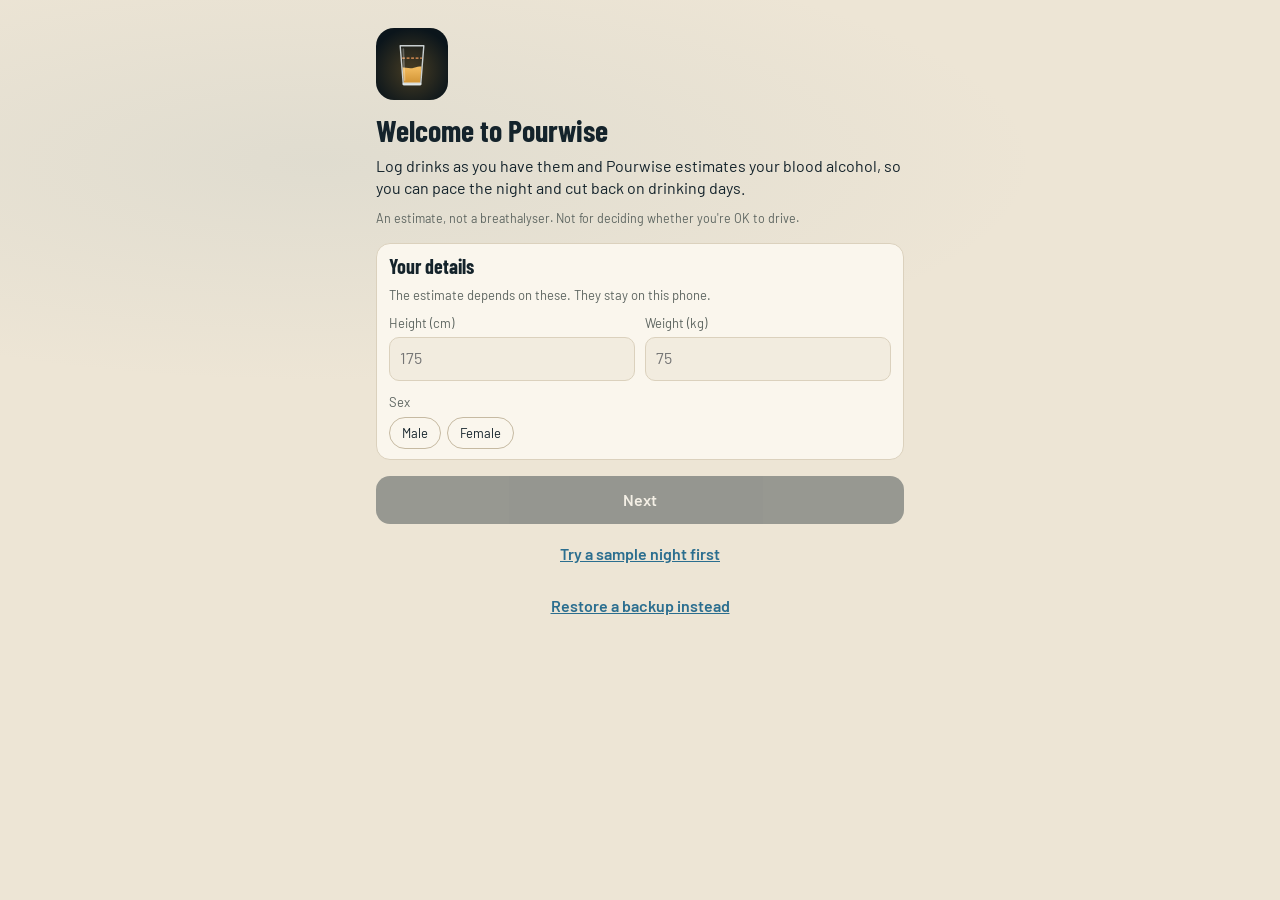
==== index.html @ 3d81dfe1 "Deploy Pourwise" ====
<!doctype html>
<html lang="en-AU" data-theme="dark">
<head>
<meta charset="utf-8">
<meta name="viewport" content="width=device-width, initial-scale=1, viewport-fit=cover">
<meta name="color-scheme" content="dark light">
<meta name="theme-color" content="#0B151B">
<meta name="description" content="A personal drink tracker that estimates blood alcohol and helps cut back on drinking days. An estimate, not a breathalyser.">
<link rel="icon" href="./icons/favicon-32.png" sizes="32x32" type="image/png">
<link rel="icon" href="./icons/icon.svg" type="image/svg+xml">
<link rel="apple-touch-icon" href="./icons/apple-touch-icon.png">
<title>Pourwise</title>
  <script type="module" crossorigin src="./assets/index-DiCTJBxn.js"></script>
  <link rel="stylesheet" crossorigin href="./assets/index-DFA3Eypz.css">
<link rel="manifest" href="./manifest.webmanifest"></head>
<body>
<div id="app"></div>
</body>
</html>
---- assets/index-DFA3Eypz.css ----
@font-face{font-family:Barlow;font-style:normal;font-display:swap;font-weight:400;src:url(./barlow-vietnamese-400-normal-Dpl4UHAZ.woff2)format("woff2"),url(./barlow-vietnamese-400-normal-BFeobeCK.woff)format("woff");unicode-range:U+102-103,U+110-111,U+128-129,U+168-169,U+1A0-1A1,U+1AF-1B0,U+300-301,U+303-304,U+308-309,U+323,U+329,U+1EA0-1EF9,U+20AB}@font-face{font-family:Barlow;font-style:normal;font-display:swap;font-weight:400;src:url(./barlow-latin-ext-400-normal-HxX4XjxC.woff2)format("woff2"),url(./barlow-latin-ext-400-normal-CvBsJvxq.woff)format("woff");unicode-range:U+100-2BA,U+2BD-2C5,U+2C7-2CC,U+2CE-2D7,U+2DD-2FF,U+304,U+308,U+329,U+1D00-1DBF,U+1E00-1E9F,U+1EF2-1EFF,U+2020,U+20A0-20AB,U+20AD-20C0,U+2113,U+2C60-2C7F,U+A720-A7FF}@font-face{font-family:Barlow;font-style:normal;font-display:swap;font-weight:400;src:url(./barlow-latin-400-normal-qiz4-Cze.woff2)format("woff2"),url(./barlow-latin-400-normal-fsAxiSwU.woff)format("woff");unicode-range:U+??,U+131,U+152-153,U+2BB-2BC,U+2C6,U+2DA,U+2DC,U+304,U+308,U+329,U+2000-206F,U+20AC,U+2122,U+2191,U+2193,U+2212,U+2215,U+FEFF,U+FFFD}@font-face{font-family:Barlow;font-style:normal;font-display:swap;font-weight:500;src:url(./barlow-vietnamese-500-normal-zTViEIzf.woff2)format("woff2"),url(./barlow-vietnamese-500-normal-GNfB7rCE.woff)format("woff");unicode-range:U+102-103,U+110-111,U+128-129,U+168-169,U+1A0-1A1,U+1AF-1B0,U+300-301,U+303-304,U+308-309,U+323,U+329,U+1EA0-1EF9,U+20AB}@font-face{font-family:Barlow;font-style:normal;font-display:swap;font-weight:500;src:url(./barlow-latin-ext-500-normal-DOaysfXq.woff2)format("woff2"),url(./barlow-latin-ext-500-normal-CJPcKP2Q.woff)format("woff");unicode-range:U+100-2BA,U+2BD-2C5,U+2C7-2CC,U+2CE-2D7,U+2DD-2FF,U+304,U+308,U+329,U+1D00-1DBF,U+1E00-1E9F,U+1EF2-1EFF,U+2020,U+20A0-20AB,U+20AD-20C0,U+2113,U+2C60-2C7F,U+A720-A7FF}@font-face{font-family:Barlow;font-style:normal;font-display:swap;font-weight:500;src:url(./barlow-latin-500-normal-BPAOfeC8.woff2)format("woff2"),url(./barlow-latin-500-normal-C1h8hMer.woff)format("woff");unicode-range:U+??,U+131,U+152-153,U+2BB-2BC,U+2C6,U+2DA,U+2DC,U+304,U+308,U+329,U+2000-206F,U+20AC,U+2122,U+2191,U+2193,U+2212,U+2215,U+FEFF,U+FFFD}@font-face{font-family:Barlow;font-style:normal;font-display:swap;font-weight:600;src:url(./barlow-vietnamese-600-normal-DcjprdFV.woff2)format("woff2"),url(./barlow-vietnamese-600-normal-CA_GiK2e.woff)format("woff");unicode-range:U+102-103,U+110-111,U+128-129,U+168-169,U+1A0-1A1,U+1AF-1B0,U+300-301,U+303-304,U+308-309,U+323,U+329,U+1EA0-1EF9,U+20AB}@font-face{font-family:Barlow;font-style:normal;font-display:swap;font-weight:600;src:url(./barlow-latin-ext-600-normal-B8NK_A3D.woff2)format("woff2"),url(./barlow-latin-ext-600-normal-DMVRjfRT.woff)format("woff");unicode-range:U+100-2BA,U+2BD-2C5,U+2C7-2CC,U+2CE-2D7,U+2DD-2FF,U+304,U+308,U+329,U+1D00-1DBF,U+1E00-1E9F,U+1EF2-1EFF,U+2020,U+20A0-20AB,U+20AD-20C0,U+2113,U+2C60-2C7F,U+A720-A7FF}@font-face{font-family:Barlow;font-style:normal;font-display:swap;font-weight:600;src:url(./barlow-latin-600-normal-DILqtrty.woff2)format("woff2"),url(./barlow-latin-600-normal-CNwfPWQD.woff)format("woff");unicode-range:U+??,U+131,U+152-153,U+2BB-2BC,U+2C6,U+2DA,U+2DC,U+304,U+308,U+329,U+2000-206F,U+20AC,U+2122,U+2191,U+2193,U+2212,U+2215,U+FEFF,U+FFFD}@font-face{font-family:Barlow Condensed;font-style:normal;font-display:swap;font-weight:500;src:url(./barlow-condensed-vietnamese-500-normal-DjeaNLFD.woff2)format("woff2"),url(./barlow-condensed-vietnamese-500-normal-CsrJDWc5.woff)format("woff");unicode-range:U+102-103,U+110-111,U+128-129,U+168-169,U+1A0-1A1,U+1AF-1B0,U+300-301,U+303-304,U+308-309,U+323,U+329,U+1EA0-1EF9,U+20AB}@font-face{font-family:Barlow Condensed;font-style:normal;font-display:swap;font-weight:500;src:url(./barlow-condensed-latin-ext-500-normal-yA5ONLQ9.woff2)format("woff2"),url(./barlow-condensed-latin-ext-500-normal-B1RE8WP7.woff)format("woff");unicode-range:U+100-2BA,U+2BD-2C5,U+2C7-2CC,U+2CE-2D7,U+2DD-2FF,U+304,U+308,U+329,U+1D00-1DBF,U+1E00-1E9F,U+1EF2-1EFF,U+2020,U+20A0-20AB,U+20AD-20C0,U+2113,U+2C60-2C7F,U+A720-A7FF}@font-face{font-family:Barlow Condensed;font-style:normal;font-display:swap;font-weight:500;src:url(./barlow-condensed-latin-500-normal-BgYH2mbd.woff2)format("woff2"),url(./barlow-condensed-latin-500-normal-HIEiP5Ov.woff)format("woff");unicode-range:U+??,U+131,U+152-153,U+2BB-2BC,U+2C6,U+2DA,U+2DC,U+304,U+308,U+329,U+2000-206F,U+20AC,U+2122,U+2191,U+2193,U+2212,U+2215,U+FEFF,U+FFFD}@font-face{font-family:Barlow Condensed;font-style:normal;font-display:swap;font-weight:600;src:url(./barlow-condensed-vietnamese-600-normal-A5AYRdjN.woff2)format("woff2"),url(./barlow-condensed-vietnamese-600-normal-CNlPk46_.woff)format("woff");unicode-range:U+102-103,U+110-111,U+128-129,U+168-169,U+1A0-1A1,U+1AF-1B0,U+300-301,U+303-304,U+308-309,U+323,U+329,U+1EA0-1EF9,U+20AB}@font-face{font-family:Barlow Condensed;font-style:normal;font-display:swap;font-weight:600;src:url(./barlow-condensed-latin-ext-600-normal-18ESti3H.woff2)format("woff2"),url(./barlow-condensed-latin-ext-600-normal-Clv9cIcR.woff)format("woff");unicode-range:U+100-2BA,U+2BD-2C5,U+2C7-2CC,U+2CE-2D7,U+2DD-2FF,U+304,U+308,U+329,U+1D00-1DBF,U+1E00-1E9F,U+1EF2-1EFF,U+2020,U+20A0-20AB,U+20AD-20C0,U+2113,U+2C60-2C7F,U+A720-A7FF}@font-face{font-family:Barlow Condensed;font-style:normal;font-display:swap;font-weight:600;src:url(./barlow-condensed-latin-600-normal-DepVgxBB.woff2)format("woff2"),url(./barlow-condensed-latin-600-normal-BFJEwTuo.woff)format("woff");unicode-range:U+??,U+131,U+152-153,U+2BB-2BC,U+2C6,U+2DA,U+2DC,U+304,U+308,U+329,U+2000-206F,U+20AC,U+2122,U+2191,U+2193,U+2212,U+2215,U+FEFF,U+FFFD}@font-face{font-family:Barlow Condensed;font-style:normal;font-display:swap;font-weight:700;src:url(./barlow-condensed-vietnamese-700-normal-DYeBwlKR.woff2)format("woff2"),url(./barlow-condensed-vietnamese-700-normal-DhIzd8Tb.woff)format("woff");unicode-range:U+102-103,U+110-111,U+128-129,U+168-169,U+1A0-1A1,U+1AF-1B0,U+300-301,U+303-304,U+308-309,U+323,U+329,U+1EA0-1EF9,U+20AB}@font-face{font-family:Barlow Condensed;font-style:normal;font-display:swap;font-weight:700;src:url(./barlow-condensed-latin-ext-700-normal-CwuXbfVR.woff2)format("woff2"),url(./barlow-condensed-latin-ext-700-normal-BIHFfxf0.woff)format("woff");unicode-range:U+100-2BA,U+2BD-2C5,U+2C7-2CC,U+2CE-2D7,U+2DD-2FF,U+304,U+308,U+329,U+1D00-1DBF,U+1E00-1E9F,U+1EF2-1EFF,U+2020,U+20A0-20AB,U+20AD-20C0,U+2113,U+2C60-2C7F,U+A720-A7FF}@font-face{font-family:Barlow Condensed;font-style:normal;font-display:swap;font-weight:700;src:url(./barlow-condensed-latin-700-normal-v1xN8_Wq.woff2)format("woff2"),url(./barlow-condensed-latin-700-normal-Dmwat-ge.woff)format("woff");unicode-range:U+??,U+131,U+152-153,U+2BB-2BC,U+2C6,U+2DA,U+2DC,U+304,U+308,U+329,U+2000-206F,U+20AC,U+2122,U+2191,U+2193,U+2212,U+2215,U+FEFF,U+FFFD}:root,:root[data-theme=dark]{--lightningcss-light: ;--lightningcss-dark:initial;color-scheme:dark;--bg:#0b151b;--surface:#13222a;--ink:#e5edef;--ink-2:#c9d3d6;--muted:#8ea1a9;--range:#a9b8be;--line:#24363f;--line-2:#3a4f59;--tile:#0b151b;--tile-line:#2c424c;--card-line:#13222a;--z-sober:#5e7782;--z-merry:#d9c45c;--z-buzzed:#e3a43a;--z-drunk:#d9732b;--z-heavy:#c23e36;--z-danger:#b0305a;--zt-sober:#8ea1a9;--zt-merry:#d9c45c;--zt-buzzed:#e3a43a;--zt-drunk:#f08a3e;--zt-heavy:#e8706a;--zt-danger:#e0607e;--zl-merry:#d9c45c;--zl-buzzed:#e3a43a;--zl-drunk:#f08a3e;--zl-heavy:#e8706a;--zl-danger:#e0607e;--water:#6fb6d8;--water-solid:#2f7fa6;--food:#8cc891;--warn-bg:#2a1e14;--warn-line:#d9732b;--warn-accent:#f09a5b;--danger-bg:#2a1019;--danger-line:#b0305a;--danger-ink:#e9d3da;--danger-button:#b0305a;--glass-edge:#e5edef1a;--glass-mid:#e5edef08;--glass-outline:#5b7480;--glass-gloss:.18;--glass-shadow:#00000073;--peak:#f09a5b;--scale-dim:.3;--band-merry:.07;--band-buzzed:.13;--band-drunk:.22;--band-heavy:.26;--band-danger:.3;--range-band:.08;--curve-glow:.6;--curve-glow-ahead:.45;--dock:#13222a;--dock-line:#24363f;--dock-shadow:none;--chip-on:#e5edef;--chip-on-ink:#0b151b;--fav:#e5edef;--fav-ink:#0b151b;--fav-sub:#3a4f59;--fav-shadow:0 3px 0 #8ea1a9;--toast:#e5edef;--toast-ink:#0b151b;--fav-water:#6fb6d8;--fav-water-ink:#0b151b;--fav-water-sub:#1d4457;--fav-water-shadow:0 3px 0 #2f7fa6;--scrim:#040a0e8c}:root[data-theme=light]{--lightningcss-light:initial;--lightningcss-dark: ;color-scheme:light;--bg:#ede5d5;--surface:#faf6ed;--ink:#14232b;--ink-2:#14232b;--muted:#5d6560;--range:#5a6a71;--line:#dbd1bd;--line-2:#c6baa2;--tile:#f2ecdf;--tile-line:#dbd1bd;--card-line:#dbd1bd;--z-sober:#8fa7ae;--z-danger:#8e1c3c;--zt-sober:#5a6a71;--zt-merry:#6f6216;--zt-buzzed:#8a5a0f;--zt-drunk:#a4501a;--zt-heavy:#a0302a;--zt-danger:#8e1c3c;--zl-merry:#9c8a1e;--zl-buzzed:#b07a1e;--zl-drunk:#b8551c;--zl-heavy:#b23a33;--zl-danger:#8e1c3c;--water:#2b6e8f;--water-solid:#2b6e8f;--food:#3f7a44;--warn-bg:#f6e4d6;--warn-line:#d9732b;--warn-accent:#a4501a;--danger-bg:#f7e3ea;--danger-line:#8e1c3c;--danger-ink:#14232b;--danger-button:#8e1c3c;--glass-edge:#14232b14;--glass-mid:#ffffff8c;--glass-outline:#aea38c;--glass-gloss:.75;--glass-shadow:#14232b24;--peak:#a4501a;--band-merry:.12;--band-buzzed:.17;--band-drunk:.24;--band-heavy:.26;--band-danger:.3;--range-band:.07;--curve-glow:.35;--curve-glow-ahead:.25;--dock:#faf6ed;--dock-line:#dbd1bd;--dock-shadow:0 -6px 20px #14232b0f;--chip-on:#14232b;--chip-on-ink:#ede5d5;--fav:#14232b;--fav-ink:#fff;--fav-sub:#c9d6d8;--fav-shadow:0 3px 0 #000;--toast:#14232b;--toast-ink:#fff;--fav-water:#2b6e8f;--fav-water-ink:#fff;--fav-water-sub:#d4e7f0;--fav-water-shadow:0 3px 0 #17435a;--scrim:#040a0e73}:root{--cond:"Barlow Condensed", "Arial Narrow", "Roboto Condensed", sans-serif;--body:"Barlow", "Segoe UI", Roboto, Helvetica, Arial, sans-serif;--glow:var(--z-sober)}*,:before,:after{box-sizing:border-box}html{-webkit-text-size-adjust:100%;height:100%;scroll-padding-bottom:calc(240px + env(safe-area-inset-bottom,0px));scroll-padding-top:12px}body{background:radial-gradient(80% 35% at 25% 18%, color-mix(in srgb, var(--glow) 14%, transparent), transparent 70%) fixed, var(--bg);min-height:100%;color:var(--ink);font-family:var(--body);-webkit-tap-highlight-color:transparent;margin:0;font-size:16px;line-height:1.4;transition:background-color .35s,color .35s}button,input,select{font:inherit;color:inherit}button{cursor:pointer}:focus-visible{outline:3px solid var(--water);outline-offset:2px}.app{max-width:560px;padding:calc(12px + env(safe-area-inset-top,0px)) 16px calc(230px + env(safe-area-inset-bottom,0px));margin:0 auto}.press{transition:transform .12s,box-shadow .12s,background-color .35s,color .35s,border-color .35s}.press:active{transform:translateY(2px)scale(.98)}.cond{font-family:var(--cond)}.fine{color:var(--muted);margin:10px 0 0;font-size:.78rem}@media (prefers-reduced-motion:reduce){*,:before,:after{transition:none!important;animation:none!important}}.data-last{margin:0 0 10px;font-size:15px;font-weight:600}.data-row{flex-wrap:wrap;gap:8px;display:flex}.data-sub{margin:18px 0 6px;font-size:15px;font-weight:600}.data-file{display:none}.data-paste{flex-direction:column;align-items:flex-start;gap:8px;margin-top:10px;display:flex}.data-paste textarea{border:1px solid var(--tile-line);background:var(--tile);width:100%;height:120px;color:var(--ink);resize:vertical;border-radius:10px;padding:8px 10px;font:13px/1.4 ui-monospace,monospace}.data-error{border-left:4px solid var(--danger-line);background:var(--danger-bg);color:var(--danger-ink);border-radius:8px;margin:10px 0 0;padding:10px 12px;font-size:14px}.data-preview{border:1px solid var(--line-2);background:var(--tile);border-radius:12px;margin-top:12px;padding:12px;font-size:15px}.data-preview p{margin:0 0 8px}.data-warn{font-weight:600}.small-btn.data-go{border-color:var(--chip-on);background:var(--chip-on);color:var(--chip-on-ink)}.copies{margin:0;padding:0;list-style:none}.copies li{border-top:1px solid var(--line);justify-content:space-between;align-items:center;gap:10px;padding:6px 0;font-size:15px;display:flex}.copies li:first-child{border-top:none}.cheer{border-left:4px solid var(--food);background:color-mix(in srgb, var(--food) 14%, var(--surface));border-radius:14px;align-items:center;gap:10px;margin:8px 0 12px;padding:6px 6px 6px 12px;animation:.35s ease-out cheer-in;display:flex}.cheer p{flex:1;margin:0;font-size:15px;font-weight:600}.cheer-tick{background:var(--food);width:28px;height:28px;color:var(--surface);border-radius:50%;flex:none;place-items:center;font-weight:700;display:grid}.cheer-x{width:44px;height:44px;color:var(--muted);background:0 0;border:none;flex:none;font-size:22px;line-height:1}@keyframes cheer-in{0%{opacity:0;transform:scale(.96)}to{opacity:1;transform:none}}@media (prefers-reduced-motion:reduce){.cheer{animation:none}}.dock{z-index:10;max-width:560px;padding:12px 16px calc(22px + env(safe-area-inset-bottom,0px));background:var(--dock);border-top:1px solid var(--dock-line);box-shadow:var(--dock-shadow);border-radius:22px 22px 0 0;flex-direction:column;gap:10px;margin:0 auto;transition:background-color .35s,border-color .35s;display:flex;position:fixed;bottom:0;left:0;right:0}.chips{flex-wrap:wrap;gap:6px;display:flex}.chip{border:1px solid var(--line-2);min-height:32px;color:var(--ink-2);white-space:nowrap;background:0 0;border-radius:999px;padding:5px 12px;font-size:13px;position:relative}.chip:before{content:"";position:absolute;inset:-6px -3px}.chip[aria-pressed=true]{background:var(--chip-on);border-color:var(--chip-on);color:var(--chip-on-ink)}.chip-pick{position:relative}.chip-pick input{opacity:0;pointer-events:none;border:0;width:1px;height:1px;padding:0;position:absolute;bottom:0;left:0}.fav{background:var(--fav);min-height:62px;color:var(--fav-ink);text-align:left;box-shadow:var(--fav-shadow);border:none;border-radius:16px;justify-content:space-between;align-items:center;gap:12px;padding:0 18px;display:flex;position:relative;overflow:hidden}.fav:active{box-shadow:0 1px #0000}.fav-text{min-width:0;position:relative}.fav-text b{font-size:17px;font-weight:600;display:block}.fav-text span{color:var(--fav-sub);font-size:13px;display:block}.fav-sd{font-size:26px;font-weight:700}.favs{display:grid}.favs-2{grid-template-columns:repeat(2,minmax(0,1fr));gap:8px}.favs-2 .fav{gap:6px;padding:0 12px 0 14px}.favs-2 .fav-text b{-webkit-line-clamp:2;-webkit-box-orient:vertical;font-size:16px;line-height:1.15;display:-webkit-box;overflow:hidden}.favs-2 .fav-sd{font-size:22px}.fav-water{background:var(--fav-water);color:var(--fav-water-ink);box-shadow:var(--fav-water-shadow)}.fav-water .fav-text span{color:var(--fav-water-sub)}.acts{grid-template-columns:repeat(3,minmax(0,1fr));gap:8px;display:grid}.acts-2{grid-template-columns:repeat(2,minmax(0,1fr))}.act{border:1px solid var(--line-2);min-height:48px;color:var(--ink);background:0 0;border-radius:14px;padding:0 6px;font-weight:600;position:relative;overflow:hidden}.act-water{border-color:var(--water);color:var(--water)}.act-food{border-color:var(--food);color:var(--food)}.act-label{position:relative}.ripple-host{pointer-events:none;position:absolute;inset:0}.ripple{background:var(--water);opacity:0;border-radius:50%;width:60px;height:60px;margin:-30px 0 0 -30px;animation:.7s ease-out ripple;position:absolute;top:50%;left:50%}.fav-water .ripple{background:var(--fav-water-ink)}@keyframes ripple{0%{opacity:.45;transform:scale(0)}to{opacity:0;transform:scale(2.4)}}.card{background:var(--surface);border:1px solid var(--card-line);border-radius:14px;margin-top:10px;padding:10px 12px;transition:background-color .35s,border-color .35s}.curve{padding-bottom:6px}.curve-head{color:var(--muted);justify-content:space-between;align-items:baseline;gap:8px;font-size:13px;display:flex}.curve-title{color:var(--ink);font-size:16px;font-weight:600}.curve-empty{color:var(--muted);margin:6px 0 4px;font-size:14px}.curve-wrap{width:100%;margin-top:4px}.curve-wrap svg{display:block;overflow:visible}.curve-range{fill:var(--ink);opacity:var(--range-band)}.curve-ceiling{stroke:var(--muted);stroke-dasharray:2 3}.curve-text,.curve-text text{font-family:var(--cond);fill:var(--muted);font-size:10px}.curve-line,.curve-glow{fill:none;stroke:url(#curve-zones);stroke-linecap:round;stroke-linejoin:round}.curve-line{stroke-width:2.75px}.curve-glow{stroke-width:6px;opacity:var(--curve-glow)}.curve-glow-ahead{stroke-width:5px;opacity:var(--curve-glow-ahead)}.curve-ahead{stroke-width:2.25px;stroke-dasharray:5 4}.curve-peak{fill:var(--bg);stroke-width:2px}.curve-now{fill:var(--ink);stroke-width:1.5px}.curve-pulse{fill:none;stroke-width:1.5px;animation:2.2s ease-out infinite curve-pulse}.tick{stroke-linecap:round}.tick-drink{stroke:var(--z-drunk);stroke-width:2px}.tick-food{stroke:var(--food);stroke-width:4px}.tick-water{stroke:var(--water);stroke-width:2.5px}.curve-draw{stroke-dasharray:1;animation:1.4s ease-out both curve-draw}.curve-later{animation:.8s ease-out 1.2s both curve-fade}@keyframes curve-draw{0%{stroke-dashoffset:1px}to{stroke-dashoffset:0}}@keyframes curve-fade{0%{opacity:0}to{opacity:1}}@keyframes curve-pulse{0%{r:4.5;opacity:.6}to{r:12;opacity:0}}.curve-plan-line{fill:none;stroke:var(--ink);stroke-width:1.5px;stroke-dasharray:1 4;stroke-linecap:round;opacity:.55}.curve-plan-peak{fill:var(--surface);stroke:var(--ink);stroke-width:1.5px;opacity:.7}.danger{border:2px solid var(--danger-line);background:var(--danger-bg);color:var(--danger-ink);border-radius:16px;margin-top:8px;padding:14px 16px}.danger h2{color:var(--ink);margin:0;font-size:26px;font-weight:700;line-height:1.1}.danger p{margin:8px 0 0;font-size:15px}.danger-call{background:var(--danger-button);color:#fff;border-radius:14px;justify-content:center;align-items:center;gap:10px;min-height:56px;margin-top:12px;font-size:20px;font-weight:700;text-decoration:none;display:flex}.glass{flex:none;overflow:visible}.liq-top{stop-color:color-mix(in srgb, var(--liq) 72%, #fff)}.liq-mid{stop-color:var(--liq)}.liq-bottom{stop-color:color-mix(in srgb, var(--liq) 78%, #000)}.liq-back{fill:color-mix(in srgb, var(--liq) 85%, #000);opacity:.55}.liq-surface{fill:none;stroke:color-mix(in srgb, var(--liq) 35%, #fff);stroke-width:1.5px;opacity:.8}.liq-top,.liq-mid,.liq-bottom,.liq-back,.liq-surface{transition:stop-color .8s,fill .8s,stroke .8s}.body-edge{stop-color:var(--glass-edge)}.body-mid{stop-color:var(--glass-mid)}.glass-shadow{fill:var(--glass-shadow)}.gloss{stroke:#fff;stroke-linecap:round;opacity:var(--glass-gloss)}.glass-outline{fill:none;stroke:var(--glass-outline);stroke-linejoin:round;stroke-linecap:round}.liquid{transition:transform 6s cubic-bezier(.25,.8,.25,1)}.peak-line{stroke:var(--peak);stroke-width:2.5px;stroke-dasharray:4 3;transition:transform .9s cubic-bezier(.3,1.5,.45,1),opacity .4s}.wave-a{animation:5s linear infinite wave-left}.wave-b{animation:7.5s linear infinite wave-right}@keyframes wave-left{0%{transform:translate(0)}to{transform:translate(-60px)}}@keyframes wave-right{0%{transform:translate(-60px)}to{transform:translate(0)}}.slosh-a,.slosh-b{transform-box:view-box;transform-origin:60px 0}.slosh-a{animation:1.7s cubic-bezier(.3,.6,.3,1) slosh-a}.slosh-b{animation:1.7s cubic-bezier(.3,.6,.3,1) slosh-b}@keyframes slosh-a{0%{transform:rotate(0)}12%{transform:rotate(-8deg)scaleY(1.6)}30%{transform:rotate(6deg)scaleY(1.4)}50%{transform:rotate(-3.5deg)scaleY(1.2)}70%{transform:rotate(1.5deg)}to{transform:rotate(0)}}@keyframes slosh-b{0%{transform:rotate(0)}12%{transform:rotate(-8deg)scaleY(1.6)}30%{transform:rotate(6deg)scaleY(1.4)}50%{transform:rotate(-3.5deg)scaleY(1.2)}70%{transform:rotate(1.5deg)}to{transform:rotate(0)}}.seg{opacity:var(--scale-dim);transition:opacity .5s}.seg-lit{opacity:1}.seg-glow{opacity:.45;animation:3.5s ease-in-out infinite breathe}@keyframes breathe{0%,to{opacity:.32}50%{opacity:.5}}.seg-label{font-family:var(--cond);fill:var(--muted);font-size:13px}.seg-label-lit{font-weight:700}.hero{align-items:center;gap:12px;margin-top:6px;display:flex}.hero-text{flex-direction:column;gap:2px;min-width:0;display:flex}.hero-zone{font-size:30px;font-weight:700;line-height:1;transition:color .8s}.hero-bac{font-variant-numeric:tabular-nums;font-size:64px;font-weight:600;line-height:.95}.hero-range{color:var(--range);font-size:14px}.hero-clear{color:var(--muted);margin-top:6px;font-size:13px}.hero-clear span{display:block}@media (width<=380px){.hero .glass{width:122px;height:176px}.hero{gap:10px}}.hero-tuned{color:var(--muted);margin-top:4px;font-size:12px}.hero-say{color:var(--ink-2);margin:8px 0 0;font-size:14px}.headed{border:1px solid var(--line);background:var(--surface);border-radius:14px;align-items:flex-start;gap:10px;margin-top:8px;padding:10px 14px;display:flex}.headed svg{color:var(--headed-accent,var(--ink));flex:none;margin-top:3px}.headed-line{font-weight:600}.headed-zone{color:var(--headed-accent,var(--ink))}.headed-sub{color:var(--ink-2);font-size:14px}.headed-calm{--headed-accent:var(--zt-buzzed)}.headed-warn{--headed-accent:var(--warn-accent);background:var(--warn-bg);border-color:var(--warn-line)}.headed-danger{--headed-accent:var(--zt-danger);background:var(--danger-bg);border-color:var(--danger-line)}.headed-pulse{animation:1.6s ease-in-out infinite headed-pulse}@keyframes headed-pulse{0%,to{box-shadow:0 0 0 0 color-mix(in srgb, var(--danger-line) 50%, transparent)}50%{box-shadow:0 0 0 6px color-mix(in srgb, var(--danger-line) 0%, transparent)}}.plan-peak{background:var(--tile);border-radius:12px;margin:14px 0 0;padding:10px 12px;font-size:15px}.plan-peak-over{border-left:4px solid var(--warn-line);background:var(--warn-bg)}.plan-actions{margin-top:16px}.plan-line{color:var(--ink-2);margin:8px 0 0;font-size:15px}.plan-line b{font-family:var(--cond);font-size:18px}.plan-over{border-left:4px solid var(--warn-line);background:var(--warn-bg);color:var(--ink);border-radius:8px;padding:6px 10px}.sheet-body .chips{margin:4px 0 12px}.presets{grid-template-columns:repeat(2,minmax(0,1fr));gap:8px;display:grid}.preset{border:1px solid var(--tile-line);background:var(--tile);text-align:left;border-radius:14px;justify-content:space-between;align-items:center;gap:8px;min-height:64px;padding:8px 12px;display:flex}.preset-text{min-width:0}.preset-text b{font-size:15px;font-weight:600;line-height:1.2;display:block}.preset-text span{color:var(--muted);margin-top:2px;font-size:12px;line-height:1.25;display:block}.preset-sd{flex:none;font-size:22px;font-weight:700}.preset-fav{border-color:var(--ink)}.custom{margin-top:8px}.custom-toggle{border:1px dashed var(--line-2);background:0 0;border-radius:14px;width:100%;min-height:48px;font-weight:600}.custom-form{grid-template-columns:repeat(2,minmax(0,1fr));gap:10px;margin-top:10px;display:grid}.custom-form .full{grid-column:1/-1}.custom-form label{color:var(--muted);flex-direction:column;gap:4px;font-size:13px;display:flex}.custom-form input{border:1px solid var(--tile-line);background:var(--tile);min-height:44px;color:var(--ink);border-radius:10px;padding:8px 10px;font-size:16px}.custom-calc{justify-content:space-between;align-items:center;gap:10px;display:flex}.custom-out{color:var(--range);font-size:14px}.custom-error{color:var(--zt-heavy)}.primary{background:var(--fav);min-height:48px;color:var(--fav-ink);white-space:nowrap;border:none;border-radius:14px;padding:0 18px;font-weight:600}.food-grid{grid-template-columns:repeat(2,minmax(0,1fr));gap:8px;display:grid}.food-btn{border:1px solid var(--food);text-align:left;background:0 0;border-radius:14px;flex-direction:column;align-items:flex-start;gap:4px;min-height:88px;padding:12px 14px;display:flex}.food-btn b{color:var(--food);font-size:18px;font-weight:600}.food-btn span{color:var(--muted);font-size:13px;line-height:1.3}.feel-grid{gap:8px;display:grid}.feel-btn{border:1px solid var(--tile-line);background:var(--tile);text-align:left;border-radius:14px;align-items:center;gap:12px;min-height:52px;padding:8px 14px;display:flex}.feel-btn i{border-radius:50%;flex:none;width:14px;height:14px}.feel-btn b{font-weight:600}.feel-btn small{color:var(--muted);margin-left:8px;font-size:13px}.skip{width:100%;min-height:48px;color:var(--muted);background:0 0;border:none;margin-top:10px;font-weight:600;display:block}.offer{border:1px dashed var(--line-2);border-radius:14px;align-items:center;gap:8px;margin:0 0 10px;padding:8px 8px 8px 12px;font-size:14px;display:flex}.offer p{flex:1;margin:0}.small-btn.offer-save{flex:none;padding:0 14px}.offer-x{width:44px;height:44px;color:var(--muted);background:0 0;border:none;flex:none;font-size:22px;line-height:1}.custom-form label.keep{min-height:44px;color:var(--ink);flex-direction:row;align-items:center;gap:10px;font-size:15px}.keep input{width:22px;height:22px;min-height:0;accent-color:var(--chip-on)}.editor-name{color:var(--muted);flex-direction:column;gap:4px;font-size:13px;display:flex}.editor-name input,.pour input{border:1px solid var(--tile-line);background:var(--tile);min-height:44px;color:var(--ink);border-radius:10px;padding:8px 10px;font-size:16px}.editor .chips{flex-wrap:wrap}.editor-fields{margin-top:0}.pours .hint-top{margin-bottom:8px}.pour{grid-template-columns:minmax(0,1fr) minmax(0,1fr) 44px;align-items:end;gap:8px;margin-bottom:8px;display:grid}.pour label{color:var(--muted);flex-direction:column;gap:4px;font-size:13px;display:flex}.pour-x{border:1px solid var(--line-2);background:0 0;border-radius:10px;width:44px;height:44px;font-size:20px;line-height:1}.pour-x:disabled{opacity:.3}.editor-save{margin-top:14px}.editor-more{gap:8px;margin-top:14px;display:flex}.small-btn.editor-delete{border-color:var(--danger-line);color:var(--zt-danger)}.dlist{margin:0 0 10px;padding:0;list-style:none}.drow{border-top:1px solid var(--line);align-items:center;gap:6px;display:flex}.drow:first-child{border-top:none}.drow-main{text-align:left;background:0 0;border:none;flex:1;min-width:0;min-height:52px;padding:6px 0}.drow-main b{font-size:15px;font-weight:600;display:block}.drow-main span{color:var(--muted);white-space:nowrap;text-overflow:ellipsis;font-size:12px;display:block;overflow:hidden}.drow-sd{flex:none;font-size:20px;font-weight:700}.star{width:44px;height:44px;color:var(--muted);background:0 0;border:none;flex:none;font-size:22px;line-height:1}.star[aria-pressed=true]{color:var(--z-buzzed)}.drow-show{flex:none}.dhidden{margin-top:12px}.dhidden summary{cursor:pointer;align-items:center;min-height:44px;font-weight:600;display:flex}.drinks-add{margin-top:4px}.entry-time input{border:1px solid var(--tile-line);background:var(--tile);max-width:160px;min-height:44px;color:var(--ink);border-radius:10px;padding:8px 10px;font-size:16px}.entry-drinks{flex-wrap:wrap}.entry-out{margin:12px 0 0}.entry-actions{justify-content:space-between;align-items:center}.log-edit{text-align:left;background:0 0;border:none;flex:1;min-width:0;min-height:44px;padding:0;font-weight:500}.log-edit small{color:var(--muted);font-size:12px;font-weight:400;display:block}.sheet-layer{z-index:20;position:fixed;inset:0}.sheet-scrim{background:var(--scrim);animation:.22s ease-out sheet-fade;position:absolute;inset:0}.sheet{background:var(--dock);border-top:1px solid var(--dock-line);border-radius:22px 22px 0 0;outline:none;flex-direction:column;max-width:560px;max-height:88dvh;margin:0 auto;transition:transform .2s ease-out;animation:.26s cubic-bezier(.2,.8,.3,1) sheet-up;display:flex;position:absolute;bottom:0;left:0;right:0;box-shadow:0 -10px 30px #00000040}.sheet-closing .sheet{transition:transform .22s ease-in;transform:translateY(100%)}.sheet-closing .sheet-scrim{opacity:0;transition:opacity .22s}.sheet-grip{touch-action:none;cursor:grab;padding:8px 16px 4px}.sheet-handle{background:var(--line-2);border-radius:2px;width:40px;height:4px;margin:0 auto 8px;display:block}.sheet-title{margin:0;font-size:22px;font-weight:700}.sheet-body{overscroll-behavior:contain;padding:6px 16px calc(20px + env(safe-area-inset-bottom,0px));overflow-y:auto}.sheet-note{color:var(--muted);margin:0 0 10px;font-size:14px}@keyframes sheet-up{0%{transform:translateY(100%)}to{transform:translateY(0)}}@keyframes sheet-fade{0%{opacity:0}to{opacity:1}}.sheet-closing{pointer-events:none}.log-list{margin:0;padding:0;list-style:none}.log-list li{border-bottom:1px solid var(--line);align-items:center;gap:10px;min-height:48px;padding:4px 0;display:flex}.log-list li:last-child{border-bottom:none}.log-t{width:64px;color:var(--muted);font-variant-numeric:tabular-nums;flex:none;font-size:14px}.log-l{flex:1;min-width:0;font-weight:500}.log-l small{color:var(--muted);font-size:12px;font-weight:400;display:block}.log-empty{color:var(--muted);font-size:14px}.x{width:44px;height:44px;color:var(--muted);background:0 0;border:none;border-radius:50%;flex:none;font-size:22px;line-height:1}.end-btn{border:1px solid var(--line-2);background:0 0;border-radius:14px;width:100%;min-height:48px;margin-top:10px;font-weight:600}.reset-box{background:var(--tile);border:1px solid var(--tile-line);border-radius:12px;margin-top:10px;padding:12px}.reset-box p{margin:0 0 8px;font-size:14px}.reset-box input{border:1px solid var(--line-2);background:var(--bg);border-radius:10px;width:100%;min-height:44px;padding:8px 10px;font-size:16px}.reset-row{grid-template-columns:1fr 1fr;gap:8px;margin-top:10px;display:grid}.reset-cancel,.reset-go{border-radius:14px;min-height:48px;font-weight:600}.reset-cancel{border:1px solid var(--line-2);background:0 0}.reset-go{background:var(--fav);color:var(--fav-ink);border:none}.reset-go:disabled{opacity:.4;cursor:not-allowed}.morning{border:2px solid var(--z-buzzed);background:color-mix(in srgb, var(--z-buzzed) 10%, var(--surface));border-radius:16px;margin-top:12px;padding:14px}.morning h2{margin:0 0 2px;font-size:24px;font-weight:700}.morning-sum{color:var(--muted);margin:0 0 12px;font-size:14px}.morning-grid{gap:7px;display:grid}.morning-btn{border:1px solid var(--tile-line);background:var(--tile);text-align:left;border-radius:12px;align-items:center;gap:12px;min-height:52px;padding:8px 12px;display:flex}.morning-btn i{border-radius:50%;flex:none;width:14px;height:14px}.morning-btn b{font-weight:600}.morning-btn small{color:var(--muted);font-size:13px;display:block}.card-h{margin:0 0 8px;font-size:20px;font-weight:700;line-height:1.2}.stats{grid-template-columns:repeat(3,minmax(0,1fr));gap:8px;display:grid}.stat{background:var(--tile);border:1px solid var(--tile-line);border-radius:12px;padding:8px 10px}.stat-v{font-variant-numeric:tabular-nums;font-size:28px;font-weight:600;line-height:1.05}.stat-k{color:var(--muted);font-size:12px}.nudge{border:1px solid var(--water);color:var(--ink);background:color-mix(in srgb, var(--water) 10%, transparent);border-radius:12px;margin:10px 0 0;padding:8px 12px;font-size:14px}.forecast{border-left:4px solid var(--mc);background:var(--tile);border-radius:4px 12px 12px 4px;margin-top:10px;padding:8px 12px}.forecast h3{color:var(--muted);margin:0;font-size:14px;font-weight:600}.forecast p{margin:4px 0 0;font-size:15px}.ceiling{margin-top:12px}.ceiling-label{color:var(--muted);margin-bottom:8px;font-size:14px}.ceiling-chips{flex-wrap:wrap;gap:6px;display:flex}.ceiling-chips .chip{font-family:var(--cond);padding:4px 11px;font-size:15px;font-weight:600}.ceiling-msg{color:var(--ink-2);margin:10px 0 0;font-size:14px}.plan-row{margin-top:12px}.plan-ceiling{margin:8px 0 0}.sample-banner{top:calc(8px + env(safe-area-inset-top,0px));z-index:5;border:1px dashed var(--water);background:color-mix(in srgb, var(--water) 14%, var(--surface));border-radius:14px;margin:8px 0 12px;padding:10px 12px;font-size:14px;position:sticky;box-shadow:0 6px 16px #0000002e}.sample-banner p{margin:0 0 8px}.sample-actions{flex-wrap:wrap;gap:8px;display:flex}.small-btn.sample-clear{border-color:var(--chip-on);background:var(--chip-on);color:var(--chip-on-ink)}.sample-note{box-shadow:none;position:static}.sample-ask{margin:0 0 14px;font-size:16px}.toggle+.toggle,.usual+.toggle{border-top:1px solid var(--line);margin-top:14px;padding-top:14px}.toggle-row{justify-content:space-between;align-items:center;gap:12px;display:flex}.toggle-label{font-size:16px;font-weight:600}.toggle-why{color:var(--muted);margin:4px 0 0;font-size:13px}.switch{border:1px solid var(--line-2);background:var(--tile);border-radius:15px;flex:none;width:52px;height:30px;padding:0;transition:background .15s;position:relative}.switch:before{content:"";position:absolute;inset:-8px -4px}.switch-knob{background:var(--muted);border-radius:50%;width:22px;height:22px;transition:transform .15s;position:absolute;top:3px;left:3px}.switch[aria-checked=true]{border-color:var(--chip-on);background:var(--chip-on)}.switch[aria-checked=true] .switch-knob{background:var(--chip-on-ink);transform:translate(22px)}.settings{padding-bottom:calc(40px + env(safe-area-inset-bottom,0px))}.settings-top{align-items:center;gap:12px;height:44px;display:flex}.settings-top h1{margin:0;font-size:26px;font-weight:700}.fields{grid-template-columns:repeat(2,minmax(0,1fr));gap:10px;display:grid}.fields label{color:var(--muted);flex-direction:column;gap:4px;font-size:13px;display:flex}.fields input{border:1px solid var(--tile-line);background:var(--tile);min-height:44px;color:var(--ink);border-radius:10px;padding:8px 10px;font-size:16px}.field-label{color:var(--muted);margin:12px 0 6px;font-size:13px}.hint{color:var(--muted);margin:10px 0 0;font-size:13px}.hint-top{margin:0 0 10px}.chip-num{min-width:44px;font-family:var(--cond);font-size:15px;font-weight:600}.small-btn{border:1px solid var(--line-2);background:0 0;border-radius:12px;min-height:44px;padding:0 16px;font-weight:600}.small-btn:disabled{opacity:.4;cursor:default}.update{border:1px solid var(--line-2);background:var(--tile);border-radius:12px;margin-bottom:12px;padding:12px}.update p{margin:0 0 8px;font-weight:600}.small-btn.update-go{border-color:var(--chip-on);background:var(--chip-on);color:var(--chip-on-ink)}.usual{margin:10px 0 0}.usual-row{flex-wrap:wrap;align-items:center;gap:10px;display:flex}.step{border:1px solid var(--line-2);background:0 0;border-radius:50%;width:44px;height:44px;font-size:22px;line-height:1}.step:disabled{opacity:.35}.usual-n{text-align:center;min-width:76px;font-size:20px;font-weight:700}.usual-by{color:var(--muted);align-items:center;gap:8px;font-size:13px;display:flex}.usual-by input{border:1px solid var(--tile-line);background:var(--tile);min-height:44px;color:var(--ink);border-radius:10px;padding:6px 8px;font-size:16px}.reminder-time{margin-top:10px}.set-list{background:var(--surface);border:1px solid var(--card-line);border-radius:14px;margin-top:10px;transition:background-color .35s,border-color .35s;overflow:hidden}.set-row{border:none;border-top:1px solid var(--line);width:100%;min-height:64px;color:var(--ink);text-align:left;background:0 0;align-items:center;gap:12px;padding:10px 12px 10px 14px;display:flex}.set-row:first-child{border-top:none}.set-ico{background:var(--tile);border-radius:11px;flex:none;place-items:center;width:36px;height:36px;display:grid}.set-text{flex:1;min-width:0}.set-text b{font-size:16px;font-weight:600;display:block}.set-text small{color:var(--muted);text-overflow:ellipsis;white-space:nowrap;margin-top:2px;font-size:13px;display:block;overflow:hidden}.set-chev{color:var(--muted);flex:none;display:grid}nav .update{margin-top:10px}.setup{padding-top:calc(28px + env(safe-area-inset-top,0px));padding-bottom:calc(40px + env(safe-area-inset-bottom,0px))}.setup h1{margin:0 0 8px;font-size:30px;font-weight:700;line-height:1.1}.setup-icon{border-radius:18px;margin-bottom:14px;display:block}.setup-lead{margin:0 0 10px;font-size:16px}.setup .fine{margin:0 0 16px}.setup-range{color:var(--zt-heavy);margin:8px 0 0}.setup-go{width:100%;margin-top:16px}.setup-go:disabled{opacity:.4;cursor:default}.setup-restore{margin:8px auto 0;display:block}.setup-drinks{margin:12px 0;padding:0;list-style:none}.setup-drinks li+li{margin-top:8px}.pick{border:1px solid var(--tile-line);background:var(--tile);cursor:pointer;border-radius:14px;align-items:center;gap:12px;min-height:60px;padding:8px 14px;display:flex}.pick-on{border-color:var(--ink)}.pick input{width:22px;height:22px;accent-color:var(--chip-on);flex:none}.pick-text{flex:1;min-width:0}.pick-text b{font-size:15px;font-weight:600;display:block}.pick-text span{color:var(--muted);font-size:12px;display:block}.pick-fav{color:var(--zt-buzzed);flex:none;font-size:12px;font-weight:600}.pick-sd{flex:none;font-size:20px;font-weight:700}.toast-slot{left:0;right:0;bottom:calc(214px + env(safe-area-inset-bottom,0px));z-index:11;pointer-events:none;max-width:560px;margin:0 auto;padding:0 16px;position:fixed}.toast{background:var(--toast);min-height:52px;color:var(--toast-ink);pointer-events:auto;border-radius:12px;justify-content:space-between;align-items:center;gap:12px;padding:6px 6px 6px 16px;font-weight:500;animation:.2s ease-out toast-in;display:flex;box-shadow:0 6px 20px #00000040}.toast button{min-height:44px;color:var(--toast-ink);background:0 0;border:none;padding:0 12px;font-weight:700;text-decoration:underline}@keyframes toast-in{0%{opacity:0;transform:translateY(16px)}to{opacity:1;transform:translateY(0)}}.toast-low{bottom:calc(16px + env(safe-area-inset-bottom,0px))}.topbar{justify-content:space-between;align-items:center;height:44px;display:flex}.brand{letter-spacing:.02em;font-size:22px;font-weight:700}.topbar-actions{align-items:center;gap:8px;display:flex}.theme-switch{border:1px solid var(--line);background:var(--surface);border-radius:999px;gap:2px;padding:2px;display:flex}.theme-switch button{width:40px;height:38px;color:var(--muted);background:0 0;border:none;border-radius:999px;justify-content:center;align-items:center;display:flex;position:relative}.theme-switch button[aria-pressed=true]{background:var(--chip-on);color:var(--chip-on-ink)}.round-btn{border:1px solid var(--line);width:44px;height:44px;color:var(--muted);background:0 0;border-radius:999px;justify-content:center;align-items:center;display:flex}.theme-switch button:before{content:"";position:absolute;inset:-3px -1px}.week-head{justify-content:space-between;align-items:center;gap:8px;margin-bottom:8px;display:flex}.week-head .card-h{margin:0}.week-nav{align-items:center;gap:2px;display:flex}.week-nav button{border:1px solid var(--line-2);background:0 0;border-radius:50%;width:44px;height:44px;font-size:20px;line-height:1}.week-nav button:disabled{opacity:.3;cursor:default}.week-nav span{text-align:center;min-width:104px;color:var(--muted);font-size:13px}.strip{grid-template-columns:repeat(7,minmax(0,1fr));gap:5px;display:grid}.day{border:1px solid var(--tile-line);background:var(--tile);text-align:center;border-radius:10px;padding:7px 2px 8px}.day-l{color:var(--muted);font-size:12px}.day-n{font-variant-numeric:tabular-nums;min-height:1.2em;font-size:19px;font-weight:700;line-height:1.2}.day-drank{background:color-mix(in srgb, var(--z-buzzed) 22%, var(--surface));border-color:color-mix(in srgb, var(--z-buzzed) 60%, var(--line))}.day-heavy{background:color-mix(in srgb, var(--z-heavy) 24%, var(--surface));border-color:color-mix(in srgb, var(--z-heavy) 60%, var(--line))}.day-free .day-n{color:var(--food)}.day-future{opacity:.4}.day-btn{width:100%;min-height:56px;color:var(--ink)}.day-planned{opacity:1;border-color:var(--water);box-shadow:inset 0 0 0 1px var(--water);position:relative}.day-planned:after{content:"";background:var(--water);border-radius:50%;width:6px;height:6px;margin-left:-3px;position:absolute;bottom:4px;left:50%}.planned-line{color:var(--muted);margin:8px 0 0;font-size:13px}.day-today{outline:2px solid var(--ink);outline-offset:1px}.week-sum{margin-top:12px;font-size:15px}.week-sum p{margin:4px 0}.week-sum .big{font-size:20px;font-weight:700}.free-run{color:var(--food);font-weight:600}.link{min-height:44px;color:var(--water);background:0 0;border:none;padding:0;font-weight:600;text-decoration:underline}.trend{width:100%;margin-top:12px}.trend svg{display:block}.bar{fill:var(--z-buzzed)}.bar-over{fill:var(--z-drunk)}.trend-t{font-family:var(--cond);fill:var(--muted);font-size:11px}.trend-days{fill:var(--ink);font-weight:600}.trend-guide{stroke:var(--muted);stroke-dasharray:5 4;opacity:.7}.legend{color:var(--muted);margin:6px 0 0;font-size:12px}.msum{margin-top:14px;font-size:15px}.msum h3,.past summary{margin:0 0 4px;font-size:15px;font-weight:600}.msum p{margin:3px 0}.past{margin-top:14px}.past summary{cursor:pointer;min-height:44px;color:var(--ink);align-items:center;display:flex}.hist{margin:4px 0 0;padding:0;list-style:none}.hist li{border-top:1px solid var(--line);align-items:center;gap:8px;padding:6px 0;font-size:15px;display:flex}.hist-l{flex:1;min-width:0}.hist small{color:var(--muted);font-size:12px;display:block}.hist select{border:1px solid var(--line-2);background:var(--tile);border-radius:8px;max-width:128px;min-height:44px;padding:4px 6px;font-size:13px}.spend{margin:6px 0 0}.spend small{color:var(--muted);font-size:13px}
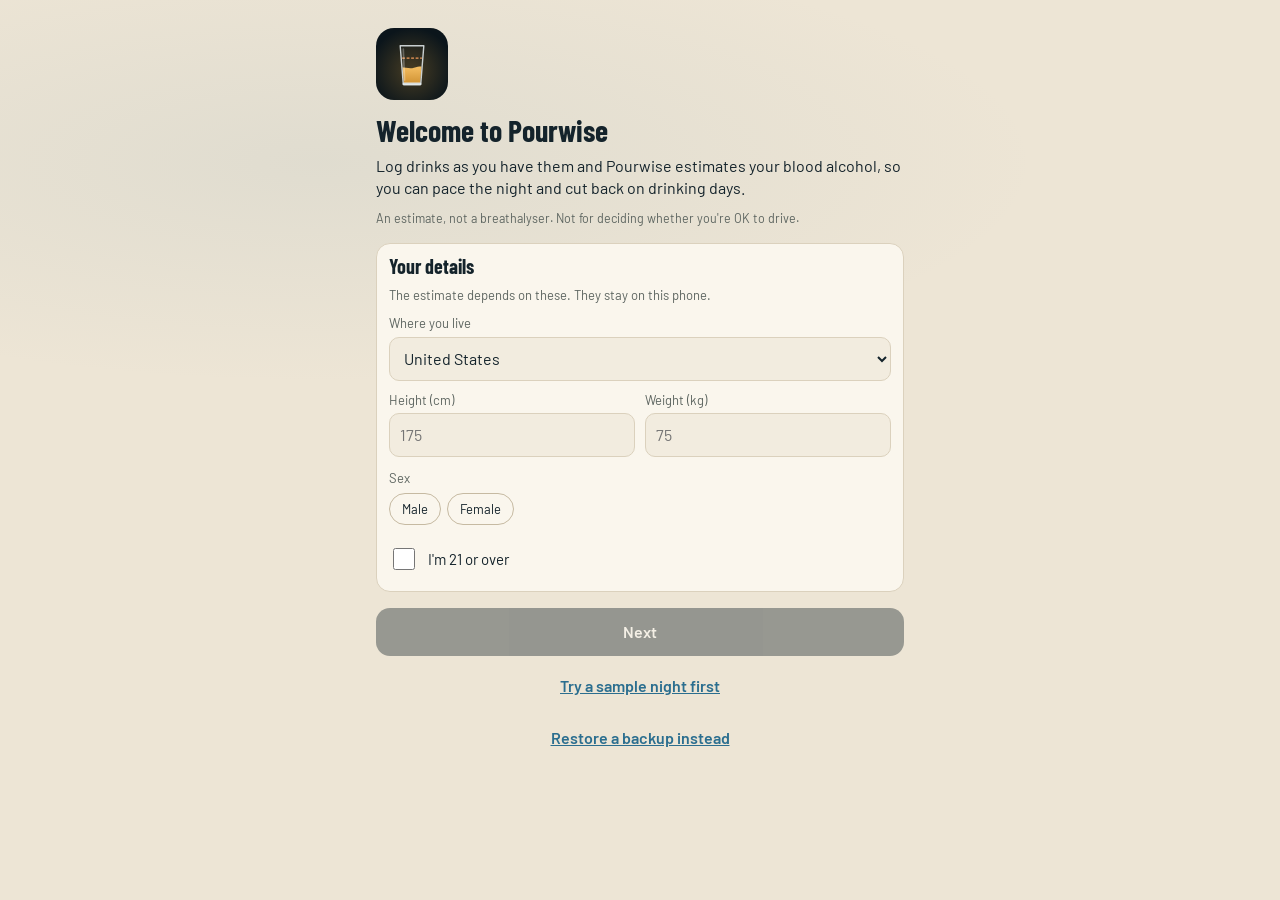
==== commit 862f4ddd: "Deploy Pourwise" ====
--- a/index.html
+++ b/index.html
@@ -10,8 +10,8 @@
 <link rel="icon" href="./icons/icon.svg" type="image/svg+xml">
 <link rel="apple-touch-icon" href="./icons/apple-touch-icon.png">
 <title>Pourwise</title>
-  <script type="module" crossorigin src="./assets/index-DiCTJBxn.js"></script>
-  <link rel="stylesheet" crossorigin href="./assets/index-DFA3Eypz.css">
+  <script type="module" crossorigin src="./assets/index-B4nh041a.js"></script>
+  <link rel="stylesheet" crossorigin href="./assets/index-Da05Kb_V.css">
 <link rel="manifest" href="./manifest.webmanifest"></head>
 <body>
 <div id="app"></div>
--- a/assets/index-Da05Kb_V.css
+++ b/assets/index-Da05Kb_V.css
@@ -0,0 +1 @@
+@font-face{font-family:Barlow;font-style:normal;font-display:swap;font-weight:400;src:url(./barlow-vietnamese-400-normal-Dpl4UHAZ.woff2)format("woff2"),url(./barlow-vietnamese-400-normal-BFeobeCK.woff)format("woff");unicode-range:U+102-103,U+110-111,U+128-129,U+168-169,U+1A0-1A1,U+1AF-1B0,U+300-301,U+303-304,U+308-309,U+323,U+329,U+1EA0-1EF9,U+20AB}@font-face{font-family:Barlow;font-style:normal;font-display:swap;font-weight:400;src:url(./barlow-latin-ext-400-normal-HxX4XjxC.woff2)format("woff2"),url(./barlow-latin-ext-400-normal-CvBsJvxq.woff)format("woff");unicode-range:U+100-2BA,U+2BD-2C5,U+2C7-2CC,U+2CE-2D7,U+2DD-2FF,U+304,U+308,U+329,U+1D00-1DBF,U+1E00-1E9F,U+1EF2-1EFF,U+2020,U+20A0-20AB,U+20AD-20C0,U+2113,U+2C60-2C7F,U+A720-A7FF}@font-face{font-family:Barlow;font-style:normal;font-display:swap;font-weight:400;src:url(./barlow-latin-400-normal-qiz4-Cze.woff2)format("woff2"),url(./barlow-latin-400-normal-fsAxiSwU.woff)format("woff");unicode-range:U+??,U+131,U+152-153,U+2BB-2BC,U+2C6,U+2DA,U+2DC,U+304,U+308,U+329,U+2000-206F,U+20AC,U+2122,U+2191,U+2193,U+2212,U+2215,U+FEFF,U+FFFD}@font-face{font-family:Barlow;font-style:normal;font-display:swap;font-weight:500;src:url(./barlow-vietnamese-500-normal-zTViEIzf.woff2)format("woff2"),url(./barlow-vietnamese-500-normal-GNfB7rCE.woff)format("woff");unicode-range:U+102-103,U+110-111,U+128-129,U+168-169,U+1A0-1A1,U+1AF-1B0,U+300-301,U+303-304,U+308-309,U+323,U+329,U+1EA0-1EF9,U+20AB}@font-face{font-family:Barlow;font-style:normal;font-display:swap;font-weight:500;src:url(./barlow-latin-ext-500-normal-DOaysfXq.woff2)format("woff2"),url(./barlow-latin-ext-500-normal-CJPcKP2Q.woff)format("woff");unicode-range:U+100-2BA,U+2BD-2C5,U+2C7-2CC,U+2CE-2D7,U+2DD-2FF,U+304,U+308,U+329,U+1D00-1DBF,U+1E00-1E9F,U+1EF2-1EFF,U+2020,U+20A0-20AB,U+20AD-20C0,U+2113,U+2C60-2C7F,U+A720-A7FF}@font-face{font-family:Barlow;font-style:normal;font-display:swap;font-weight:500;src:url(./barlow-latin-500-normal-BPAOfeC8.woff2)format("woff2"),url(./barlow-latin-500-normal-C1h8hMer.woff)format("woff");unicode-range:U+??,U+131,U+152-153,U+2BB-2BC,U+2C6,U+2DA,U+2DC,U+304,U+308,U+329,U+2000-206F,U+20AC,U+2122,U+2191,U+2193,U+2212,U+2215,U+FEFF,U+FFFD}@font-face{font-family:Barlow;font-style:normal;font-display:swap;font-weight:600;src:url(./barlow-vietnamese-600-normal-DcjprdFV.woff2)format("woff2"),url(./barlow-vietnamese-600-normal-CA_GiK2e.woff)format("woff");unicode-range:U+102-103,U+110-111,U+128-129,U+168-169,U+1A0-1A1,U+1AF-1B0,U+300-301,U+303-304,U+308-309,U+323,U+329,U+1EA0-1EF9,U+20AB}@font-face{font-family:Barlow;font-style:normal;font-display:swap;font-weight:600;src:url(./barlow-latin-ext-600-normal-B8NK_A3D.woff2)format("woff2"),url(./barlow-latin-ext-600-normal-DMVRjfRT.woff)format("woff");unicode-range:U+100-2BA,U+2BD-2C5,U+2C7-2CC,U+2CE-2D7,U+2DD-2FF,U+304,U+308,U+329,U+1D00-1DBF,U+1E00-1E9F,U+1EF2-1EFF,U+2020,U+20A0-20AB,U+20AD-20C0,U+2113,U+2C60-2C7F,U+A720-A7FF}@font-face{font-family:Barlow;font-style:normal;font-display:swap;font-weight:600;src:url(./barlow-latin-600-normal-DILqtrty.woff2)format("woff2"),url(./barlow-latin-600-normal-CNwfPWQD.woff)format("woff");unicode-range:U+??,U+131,U+152-153,U+2BB-2BC,U+2C6,U+2DA,U+2DC,U+304,U+308,U+329,U+2000-206F,U+20AC,U+2122,U+2191,U+2193,U+2212,U+2215,U+FEFF,U+FFFD}@font-face{font-family:Barlow Condensed;font-style:normal;font-display:swap;font-weight:500;src:url(./barlow-condensed-vietnamese-500-normal-DjeaNLFD.woff2)format("woff2"),url(./barlow-condensed-vietnamese-500-normal-CsrJDWc5.woff)format("woff");unicode-range:U+102-103,U+110-111,U+128-129,U+168-169,U+1A0-1A1,U+1AF-1B0,U+300-301,U+303-304,U+308-309,U+323,U+329,U+1EA0-1EF9,U+20AB}@font-face{font-family:Barlow Condensed;font-style:normal;font-display:swap;font-weight:500;src:url(./barlow-condensed-latin-ext-500-normal-yA5ONLQ9.woff2)format("woff2"),url(./barlow-condensed-latin-ext-500-normal-B1RE8WP7.woff)format("woff");unicode-range:U+100-2BA,U+2BD-2C5,U+2C7-2CC,U+2CE-2D7,U+2DD-2FF,U+304,U+308,U+329,U+1D00-1DBF,U+1E00-1E9F,U+1EF2-1EFF,U+2020,U+20A0-20AB,U+20AD-20C0,U+2113,U+2C60-2C7F,U+A720-A7FF}@font-face{font-family:Barlow Condensed;font-style:normal;font-display:swap;font-weight:500;src:url(./barlow-condensed-latin-500-normal-BgYH2mbd.woff2)format("woff2"),url(./barlow-condensed-latin-500-normal-HIEiP5Ov.woff)format("woff");unicode-range:U+??,U+131,U+152-153,U+2BB-2BC,U+2C6,U+2DA,U+2DC,U+304,U+308,U+329,U+2000-206F,U+20AC,U+2122,U+2191,U+2193,U+2212,U+2215,U+FEFF,U+FFFD}@font-face{font-family:Barlow Condensed;font-style:normal;font-display:swap;font-weight:600;src:url(./barlow-condensed-vietnamese-600-normal-A5AYRdjN.woff2)format("woff2"),url(./barlow-condensed-vietnamese-600-normal-CNlPk46_.woff)format("woff");unicode-range:U+102-103,U+110-111,U+128-129,U+168-169,U+1A0-1A1,U+1AF-1B0,U+300-301,U+303-304,U+308-309,U+323,U+329,U+1EA0-1EF9,U+20AB}@font-face{font-family:Barlow Condensed;font-style:normal;font-display:swap;font-weight:600;src:url(./barlow-condensed-latin-ext-600-normal-18ESti3H.woff2)format("woff2"),url(./barlow-condensed-latin-ext-600-normal-Clv9cIcR.woff)format("woff");unicode-range:U+100-2BA,U+2BD-2C5,U+2C7-2CC,U+2CE-2D7,U+2DD-2FF,U+304,U+308,U+329,U+1D00-1DBF,U+1E00-1E9F,U+1EF2-1EFF,U+2020,U+20A0-20AB,U+20AD-20C0,U+2113,U+2C60-2C7F,U+A720-A7FF}@font-face{font-family:Barlow Condensed;font-style:normal;font-display:swap;font-weight:600;src:url(./barlow-condensed-latin-600-normal-DepVgxBB.woff2)format("woff2"),url(./barlow-condensed-latin-600-normal-BFJEwTuo.woff)format("woff");unicode-range:U+??,U+131,U+152-153,U+2BB-2BC,U+2C6,U+2DA,U+2DC,U+304,U+308,U+329,U+2000-206F,U+20AC,U+2122,U+2191,U+2193,U+2212,U+2215,U+FEFF,U+FFFD}@font-face{font-family:Barlow Condensed;font-style:normal;font-display:swap;font-weight:700;src:url(./barlow-condensed-vietnamese-700-normal-DYeBwlKR.woff2)format("woff2"),url(./barlow-condensed-vietnamese-700-normal-DhIzd8Tb.woff)format("woff");unicode-range:U+102-103,U+110-111,U+128-129,U+168-169,U+1A0-1A1,U+1AF-1B0,U+300-301,U+303-304,U+308-309,U+323,U+329,U+1EA0-1EF9,U+20AB}@font-face{font-family:Barlow Condensed;font-style:normal;font-display:swap;font-weight:700;src:url(./barlow-condensed-latin-ext-700-normal-CwuXbfVR.woff2)format("woff2"),url(./barlow-condensed-latin-ext-700-normal-BIHFfxf0.woff)format("woff");unicode-range:U+100-2BA,U+2BD-2C5,U+2C7-2CC,U+2CE-2D7,U+2DD-2FF,U+304,U+308,U+329,U+1D00-1DBF,U+1E00-1E9F,U+1EF2-1EFF,U+2020,U+20A0-20AB,U+20AD-20C0,U+2113,U+2C60-2C7F,U+A720-A7FF}@font-face{font-family:Barlow Condensed;font-style:normal;font-display:swap;font-weight:700;src:url(./barlow-condensed-latin-700-normal-v1xN8_Wq.woff2)format("woff2"),url(./barlow-condensed-latin-700-normal-Dmwat-ge.woff)format("woff");unicode-range:U+??,U+131,U+152-153,U+2BB-2BC,U+2C6,U+2DA,U+2DC,U+304,U+308,U+329,U+2000-206F,U+20AC,U+2122,U+2191,U+2193,U+2212,U+2215,U+FEFF,U+FFFD}:root,:root[data-theme=dark]{--lightningcss-light: ;--lightningcss-dark:initial;color-scheme:dark;--bg:#0b151b;--surface:#13222a;--ink:#e5edef;--ink-2:#c9d3d6;--muted:#8ea1a9;--range:#a9b8be;--line:#24363f;--line-2:#3a4f59;--tile:#0b151b;--tile-line:#2c424c;--card-line:#13222a;--z-sober:#5e7782;--z-merry:#d9c45c;--z-buzzed:#e3a43a;--z-drunk:#d9732b;--z-heavy:#c23e36;--z-danger:#b0305a;--zt-sober:#8ea1a9;--zt-merry:#d9c45c;--zt-buzzed:#e3a43a;--zt-drunk:#f08a3e;--zt-heavy:#e8706a;--zt-danger:#e0607e;--zl-merry:#d9c45c;--zl-buzzed:#e3a43a;--zl-drunk:#f08a3e;--zl-heavy:#e8706a;--zl-danger:#e0607e;--water:#6fb6d8;--water-solid:#2f7fa6;--food:#8cc891;--warn-bg:#2a1e14;--warn-line:#d9732b;--warn-accent:#f09a5b;--danger-bg:#2a1019;--danger-line:#b0305a;--danger-ink:#e9d3da;--danger-button:#b0305a;--glass-edge:#e5edef1a;--glass-mid:#e5edef08;--glass-outline:#5b7480;--glass-gloss:.18;--glass-shadow:#00000073;--peak:#f09a5b;--scale-dim:.3;--band-merry:.07;--band-buzzed:.13;--band-drunk:.22;--band-heavy:.26;--band-danger:.3;--range-band:.08;--curve-glow:.6;--curve-glow-ahead:.45;--dock:#13222a;--dock-line:#24363f;--dock-shadow:none;--chip-on:#e5edef;--chip-on-ink:#0b151b;--fav:#e5edef;--fav-ink:#0b151b;--fav-sub:#3a4f59;--fav-shadow:0 3px 0 #8ea1a9;--toast:#e5edef;--toast-ink:#0b151b;--fav-water:#6fb6d8;--fav-water-ink:#0b151b;--fav-water-sub:#1d4457;--fav-water-shadow:0 3px 0 #2f7fa6;--scrim:#040a0e8c}:root[data-theme=light]{--lightningcss-light:initial;--lightningcss-dark: ;color-scheme:light;--bg:#ede5d5;--surface:#faf6ed;--ink:#14232b;--ink-2:#14232b;--muted:#5d6560;--range:#5a6a71;--line:#dbd1bd;--line-2:#c6baa2;--tile:#f2ecdf;--tile-line:#dbd1bd;--card-line:#dbd1bd;--z-sober:#8fa7ae;--z-danger:#8e1c3c;--zt-sober:#5a6a71;--zt-merry:#6f6216;--zt-buzzed:#8a5a0f;--zt-drunk:#a4501a;--zt-heavy:#a0302a;--zt-danger:#8e1c3c;--zl-merry:#9c8a1e;--zl-buzzed:#b07a1e;--zl-drunk:#b8551c;--zl-heavy:#b23a33;--zl-danger:#8e1c3c;--water:#2b6e8f;--water-solid:#2b6e8f;--food:#3f7a44;--warn-bg:#f6e4d6;--warn-line:#d9732b;--warn-accent:#a4501a;--danger-bg:#f7e3ea;--danger-line:#8e1c3c;--danger-ink:#14232b;--danger-button:#8e1c3c;--glass-edge:#14232b14;--glass-mid:#ffffff8c;--glass-outline:#aea38c;--glass-gloss:.75;--glass-shadow:#14232b24;--peak:#a4501a;--band-merry:.12;--band-buzzed:.17;--band-drunk:.24;--band-heavy:.26;--band-danger:.3;--range-band:.07;--curve-glow:.35;--curve-glow-ahead:.25;--dock:#faf6ed;--dock-line:#dbd1bd;--dock-shadow:0 -6px 20px #14232b0f;--chip-on:#14232b;--chip-on-ink:#ede5d5;--fav:#14232b;--fav-ink:#fff;--fav-sub:#c9d6d8;--fav-shadow:0 3px 0 #000;--toast:#14232b;--toast-ink:#fff;--fav-water:#2b6e8f;--fav-water-ink:#fff;--fav-water-sub:#d4e7f0;--fav-water-shadow:0 3px 0 #17435a;--scrim:#040a0e73}:root{--cond:"Barlow Condensed", "Arial Narrow", "Roboto Condensed", sans-serif;--body:"Barlow", "Segoe UI", Roboto, Helvetica, Arial, sans-serif;--glow:var(--z-sober)}*,:before,:after{box-sizing:border-box}html{-webkit-text-size-adjust:100%;height:100%;scroll-padding-bottom:calc(240px + env(safe-area-inset-bottom,0px));scroll-padding-top:12px}body{background:radial-gradient(80% 35% at 25% 18%, color-mix(in srgb, var(--glow) 14%, transparent), transparent 70%) fixed, var(--bg);min-height:100%;color:var(--ink);font-family:var(--body);-webkit-tap-highlight-color:transparent;margin:0;font-size:16px;line-height:1.4;transition:background-color .35s,color .35s}button,input,select{font:inherit;color:inherit}button{cursor:pointer}:focus-visible{outline:3px solid var(--water);outline-offset:2px}.app{max-width:560px;padding:calc(12px + env(safe-area-inset-top,0px)) 16px calc(230px + env(safe-area-inset-bottom,0px));margin:0 auto}.press{transition:transform .12s,box-shadow .12s,background-color .35s,color .35s,border-color .35s}.press:active{transform:translateY(2px)scale(.98)}.cond{font-family:var(--cond)}.fine{color:var(--muted);margin:10px 0 0;font-size:.78rem}@media (prefers-reduced-motion:reduce){*,:before,:after{transition:none!important;animation:none!important}}.data-last{margin:0 0 10px;font-size:15px;font-weight:600}.data-row{flex-wrap:wrap;gap:8px;display:flex}.data-sub{margin:18px 0 6px;font-size:15px;font-weight:600}.data-file{display:none}.data-paste{flex-direction:column;align-items:flex-start;gap:8px;margin-top:10px;display:flex}.data-paste textarea{border:1px solid var(--tile-line);background:var(--tile);width:100%;height:120px;color:var(--ink);resize:vertical;border-radius:10px;padding:8px 10px;font:13px/1.4 ui-monospace,monospace}.data-error{border-left:4px solid var(--danger-line);background:var(--danger-bg);color:var(--danger-ink);border-radius:8px;margin:10px 0 0;padding:10px 12px;font-size:14px}.data-preview{border:1px solid var(--line-2);background:var(--tile);border-radius:12px;margin-top:12px;padding:12px;font-size:15px}.data-preview p{margin:0 0 8px}.data-warn{font-weight:600}.small-btn.data-go{border-color:var(--chip-on);background:var(--chip-on);color:var(--chip-on-ink)}.copies{margin:0;padding:0;list-style:none}.copies li{border-top:1px solid var(--line);justify-content:space-between;align-items:center;gap:10px;padding:6px 0;font-size:15px;display:flex}.copies li:first-child{border-top:none}.cheer{border-left:4px solid var(--food);background:color-mix(in srgb, var(--food) 14%, var(--surface));border-radius:14px;align-items:center;gap:10px;margin:8px 0 12px;padding:6px 6px 6px 12px;animation:.35s ease-out cheer-in;display:flex}.cheer p{flex:1;margin:0;font-size:15px;font-weight:600}.cheer-tick{background:var(--food);width:28px;height:28px;color:var(--surface);border-radius:50%;flex:none;place-items:center;font-weight:700;display:grid}.cheer-x{width:44px;height:44px;color:var(--muted);background:0 0;border:none;flex:none;font-size:22px;line-height:1}@keyframes cheer-in{0%{opacity:0;transform:scale(.96)}to{opacity:1;transform:none}}@media (prefers-reduced-motion:reduce){.cheer{animation:none}}.dock{z-index:10;max-width:560px;padding:12px 16px calc(22px + env(safe-area-inset-bottom,0px));background:var(--dock);border-top:1px solid var(--dock-line);box-shadow:var(--dock-shadow);border-radius:22px 22px 0 0;flex-direction:column;gap:10px;margin:0 auto;transition:background-color .35s,border-color .35s;display:flex;position:fixed;bottom:0;left:0;right:0}.chips{flex-wrap:wrap;gap:6px;display:flex}.chip{border:1px solid var(--line-2);min-height:32px;color:var(--ink-2);white-space:nowrap;background:0 0;border-radius:999px;padding:5px 12px;font-size:13px;position:relative}.chip:before{content:"";position:absolute;inset:-6px -3px}.chip[aria-pressed=true]{background:var(--chip-on);border-color:var(--chip-on);color:var(--chip-on-ink)}.chip-pick{position:relative}.chip-pick input{opacity:0;pointer-events:none;border:0;width:1px;height:1px;padding:0;position:absolute;bottom:0;left:0}.fav{background:var(--fav);min-height:62px;color:var(--fav-ink);text-align:left;box-shadow:var(--fav-shadow);border:none;border-radius:16px;justify-content:space-between;align-items:center;gap:12px;padding:0 18px;display:flex;position:relative;overflow:hidden}.fav:active{box-shadow:0 1px #0000}.fav-text{min-width:0;position:relative}.fav-text b{font-size:17px;font-weight:600;display:block}.fav-text span{color:var(--fav-sub);font-size:13px;display:block}.fav-sd{font-size:26px;font-weight:700}.favs{display:grid}.favs-2{grid-template-columns:repeat(2,minmax(0,1fr));gap:8px}.favs-2 .fav{gap:6px;padding:0 12px 0 14px}.favs-2 .fav-text b{-webkit-line-clamp:2;-webkit-box-orient:vertical;font-size:16px;line-height:1.15;display:-webkit-box;overflow:hidden}.favs-2 .fav-sd{font-size:22px}.fav-water{background:var(--fav-water);color:var(--fav-water-ink);box-shadow:var(--fav-water-shadow)}.fav-water .fav-text span{color:var(--fav-water-sub)}.acts{grid-template-columns:repeat(3,minmax(0,1fr));gap:8px;display:grid}.acts-2{grid-template-columns:repeat(2,minmax(0,1fr))}.act{border:1px solid var(--line-2);min-height:48px;color:var(--ink);background:0 0;border-radius:14px;padding:0 6px;font-weight:600;position:relative;overflow:hidden}.act-water{border-color:var(--water);color:var(--water)}.act-food{border-color:var(--food);color:var(--food)}.act-label{position:relative}.ripple-host{pointer-events:none;position:absolute;inset:0}.ripple{background:var(--water);opacity:0;border-radius:50%;width:60px;height:60px;margin:-30px 0 0 -30px;animation:.7s ease-out ripple;position:absolute;top:50%;left:50%}.fav-water .ripple{background:var(--fav-water-ink)}@keyframes ripple{0%{opacity:.45;transform:scale(0)}to{opacity:0;transform:scale(2.4)}}.card{background:var(--surface);border:1px solid var(--card-line);border-radius:14px;margin-top:10px;padding:10px 12px;transition:background-color .35s,border-color .35s}.curve{padding-bottom:6px}.curve-head{color:var(--muted);justify-content:space-between;align-items:baseline;gap:8px;font-size:13px;display:flex}.curve-title{color:var(--ink);font-size:16px;font-weight:600}.curve-empty{color:var(--muted);margin:6px 0 4px;font-size:14px}.curve-wrap{width:100%;margin-top:4px}.curve-wrap svg{display:block;overflow:visible}.curve-range{fill:var(--ink);opacity:var(--range-band)}.curve-ceiling{stroke:var(--muted);stroke-dasharray:2 3}.curve-text,.curve-text text{font-family:var(--cond);fill:var(--muted);font-size:10px}.curve-line,.curve-glow{fill:none;stroke:url(#curve-zones);stroke-linecap:round;stroke-linejoin:round}.curve-line{stroke-width:2.75px}.curve-glow{stroke-width:6px;opacity:var(--curve-glow)}.curve-glow-ahead{stroke-width:5px;opacity:var(--curve-glow-ahead)}.curve-ahead{stroke-width:2.25px;stroke-dasharray:5 4}.curve-peak{fill:var(--bg);stroke-width:2px}.curve-now{fill:var(--ink);stroke-width:1.5px}.curve-pulse{fill:none;stroke-width:1.5px;animation:2.2s ease-out infinite curve-pulse}.tick{stroke-linecap:round}.tick-drink{stroke:var(--z-drunk);stroke-width:2px}.tick-food{stroke:var(--food);stroke-width:4px}.tick-water{stroke:var(--water);stroke-width:2.5px}.curve-draw{stroke-dasharray:1;animation:1.4s ease-out both curve-draw}.curve-later{animation:.8s ease-out 1.2s both curve-fade}@keyframes curve-draw{0%{stroke-dashoffset:1px}to{stroke-dashoffset:0}}@keyframes curve-fade{0%{opacity:0}to{opacity:1}}@keyframes curve-pulse{0%{r:4.5;opacity:.6}to{r:12;opacity:0}}.curve-plan-line{fill:none;stroke:var(--ink);stroke-width:1.5px;stroke-dasharray:1 4;stroke-linecap:round;opacity:.55}.curve-plan-peak{fill:var(--surface);stroke:var(--ink);stroke-width:1.5px;opacity:.7}.danger{border:2px solid var(--danger-line);background:var(--danger-bg);color:var(--danger-ink);border-radius:16px;margin-top:8px;padding:14px 16px}.danger h2{color:var(--ink);margin:0;font-size:26px;font-weight:700;line-height:1.1}.danger p{margin:8px 0 0;font-size:15px}.danger-call{background:var(--danger-button);color:#fff;border-radius:14px;justify-content:center;align-items:center;gap:10px;min-height:56px;margin-top:12px;font-size:20px;font-weight:700;text-decoration:none;display:flex}.glass{flex:none;overflow:visible}.liq-top{stop-color:color-mix(in srgb, var(--liq) 72%, #fff)}.liq-mid{stop-color:var(--liq)}.liq-bottom{stop-color:color-mix(in srgb, var(--liq) 78%, #000)}.liq-back{fill:color-mix(in srgb, var(--liq) 85%, #000);opacity:.55}.liq-surface{fill:none;stroke:color-mix(in srgb, var(--liq) 35%, #fff);stroke-width:1.5px;opacity:.8}.liq-top,.liq-mid,.liq-bottom,.liq-back,.liq-surface{transition:stop-color .8s,fill .8s,stroke .8s}.body-edge{stop-color:var(--glass-edge)}.body-mid{stop-color:var(--glass-mid)}.glass-shadow{fill:var(--glass-shadow)}.gloss{stroke:#fff;stroke-linecap:round;opacity:var(--glass-gloss)}.glass-outline{fill:none;stroke:var(--glass-outline);stroke-linejoin:round;stroke-linecap:round}.liquid{transition:transform 6s cubic-bezier(.25,.8,.25,1)}.peak-line{stroke:var(--peak);stroke-width:2.5px;stroke-dasharray:4 3;transition:transform .9s cubic-bezier(.3,1.5,.45,1),opacity .4s}.wave-a{animation:5s linear infinite wave-left}.wave-b{animation:7.5s linear infinite wave-right}@keyframes wave-left{0%{transform:translate(0)}to{transform:translate(-60px)}}@keyframes wave-right{0%{transform:translate(-60px)}to{transform:translate(0)}}.slosh-a,.slosh-b{transform-box:view-box;transform-origin:60px 0}.slosh-a{animation:1.7s cubic-bezier(.3,.6,.3,1) slosh-a}.slosh-b{animation:1.7s cubic-bezier(.3,.6,.3,1) slosh-b}@keyframes slosh-a{0%{transform:rotate(0)}12%{transform:rotate(-8deg)scaleY(1.6)}30%{transform:rotate(6deg)scaleY(1.4)}50%{transform:rotate(-3.5deg)scaleY(1.2)}70%{transform:rotate(1.5deg)}to{transform:rotate(0)}}@keyframes slosh-b{0%{transform:rotate(0)}12%{transform:rotate(-8deg)scaleY(1.6)}30%{transform:rotate(6deg)scaleY(1.4)}50%{transform:rotate(-3.5deg)scaleY(1.2)}70%{transform:rotate(1.5deg)}to{transform:rotate(0)}}.seg{opacity:var(--scale-dim);transition:opacity .5s}.seg-lit{opacity:1}.seg-glow{opacity:.45;animation:3.5s ease-in-out infinite breathe}@keyframes breathe{0%,to{opacity:.32}50%{opacity:.5}}.seg-label{font-family:var(--cond);fill:var(--muted);font-size:13px}.seg-label-lit{font-weight:700}.hero{align-items:center;gap:12px;margin-top:6px;display:flex}.hero-text{flex-direction:column;gap:2px;min-width:0;display:flex}.hero-zone{font-size:30px;font-weight:700;line-height:1;transition:color .8s}.hero-bac{font-variant-numeric:tabular-nums;font-size:64px;font-weight:600;line-height:.95}.hero-range{color:var(--range);font-size:14px}.hero-clear{color:var(--muted);margin-top:6px;font-size:13px}.hero-clear span{display:block}@media (width<=380px){.hero .glass{width:122px;height:176px}.hero{gap:10px}}.hero-tuned{color:var(--muted);margin-top:4px;font-size:12px}.hero-say{color:var(--ink-2);margin:8px 0 0;font-size:14px}.headed{border:1px solid var(--line);background:var(--surface);border-radius:14px;align-items:flex-start;gap:10px;margin-top:8px;padding:10px 14px;display:flex}.headed svg{color:var(--headed-accent,var(--ink));flex:none;margin-top:3px}.headed-line{font-weight:600}.headed-zone{color:var(--headed-accent,var(--ink))}.headed-sub{color:var(--ink-2);font-size:14px}.headed-calm{--headed-accent:var(--zt-buzzed)}.headed-warn{--headed-accent:var(--warn-accent);background:var(--warn-bg);border-color:var(--warn-line)}.headed-danger{--headed-accent:var(--zt-danger);background:var(--danger-bg);border-color:var(--danger-line)}.headed-pulse{animation:1.6s ease-in-out infinite headed-pulse}@keyframes headed-pulse{0%,to{box-shadow:0 0 0 0 color-mix(in srgb, var(--danger-line) 50%, transparent)}50%{box-shadow:0 0 0 6px color-mix(in srgb, var(--danger-line) 0%, transparent)}}.plan-peak{background:var(--tile);border-radius:12px;margin:14px 0 0;padding:10px 12px;font-size:15px}.plan-peak-over{border-left:4px solid var(--warn-line);background:var(--warn-bg)}.plan-actions{margin-top:16px}.plan-line{color:var(--ink-2);margin:8px 0 0;font-size:15px}.plan-line b{font-family:var(--cond);font-size:18px}.plan-over{border-left:4px solid var(--warn-line);background:var(--warn-bg);color:var(--ink);border-radius:8px;padding:6px 10px}.sheet-body .chips{margin:4px 0 12px}.presets{grid-template-columns:repeat(2,minmax(0,1fr));gap:8px;display:grid}.preset{border:1px solid var(--tile-line);background:var(--tile);text-align:left;border-radius:14px;justify-content:space-between;align-items:center;gap:8px;min-height:64px;padding:8px 12px;display:flex}.preset-text{min-width:0}.preset-text b{font-size:15px;font-weight:600;line-height:1.2;display:block}.preset-text span{color:var(--muted);margin-top:2px;font-size:12px;line-height:1.25;display:block}.preset-sd{flex:none;font-size:22px;font-weight:700}.preset-fav{border-color:var(--ink)}.custom{margin-top:8px}.custom-toggle{border:1px dashed var(--line-2);background:0 0;border-radius:14px;width:100%;min-height:48px;font-weight:600}.custom-form{grid-template-columns:repeat(2,minmax(0,1fr));gap:10px;margin-top:10px;display:grid}.custom-form .full{grid-column:1/-1}.custom-form label{color:var(--muted);flex-direction:column;gap:4px;font-size:13px;display:flex}.custom-form input{border:1px solid var(--tile-line);background:var(--tile);min-height:44px;color:var(--ink);border-radius:10px;padding:8px 10px;font-size:16px}.custom-calc{justify-content:space-between;align-items:center;gap:10px;display:flex}.custom-out{color:var(--range);font-size:14px}.custom-error{color:var(--zt-heavy)}.primary{background:var(--fav);min-height:48px;color:var(--fav-ink);white-space:nowrap;border:none;border-radius:14px;padding:0 18px;font-weight:600}.food-grid{grid-template-columns:repeat(2,minmax(0,1fr));gap:8px;display:grid}.food-btn{border:1px solid var(--food);text-align:left;background:0 0;border-radius:14px;flex-direction:column;align-items:flex-start;gap:4px;min-height:88px;padding:12px 14px;display:flex}.food-btn b{color:var(--food);font-size:18px;font-weight:600}.food-btn span{color:var(--muted);font-size:13px;line-height:1.3}.feel-grid{gap:8px;display:grid}.feel-btn{border:1px solid var(--tile-line);background:var(--tile);text-align:left;border-radius:14px;align-items:center;gap:12px;min-height:52px;padding:8px 14px;display:flex}.feel-btn i{border-radius:50%;flex:none;width:14px;height:14px}.feel-btn b{font-weight:600}.feel-btn small{color:var(--muted);margin-left:8px;font-size:13px}.skip{width:100%;min-height:48px;color:var(--muted);background:0 0;border:none;margin-top:10px;font-weight:600;display:block}.offer{border:1px dashed var(--line-2);border-radius:14px;align-items:center;gap:8px;margin:0 0 10px;padding:8px 8px 8px 12px;font-size:14px;display:flex}.offer p{flex:1;margin:0}.small-btn.offer-save{flex:none;padding:0 14px}.offer-x{width:44px;height:44px;color:var(--muted);background:0 0;border:none;flex:none;font-size:22px;line-height:1}.custom-form label.keep{min-height:44px;color:var(--ink);flex-direction:row;align-items:center;gap:10px;font-size:15px}.keep input{width:22px;height:22px;min-height:0;accent-color:var(--chip-on)}.editor-name{color:var(--muted);flex-direction:column;gap:4px;font-size:13px;display:flex}.editor-name input,.pour input{border:1px solid var(--tile-line);background:var(--tile);min-height:44px;color:var(--ink);border-radius:10px;padding:8px 10px;font-size:16px}.editor .chips{flex-wrap:wrap}.editor-fields{margin-top:0}.pours .hint-top{margin-bottom:8px}.pour{grid-template-columns:minmax(0,1fr) minmax(0,1fr) 44px;align-items:end;gap:8px;margin-bottom:8px;display:grid}.pour label{color:var(--muted);flex-direction:column;gap:4px;font-size:13px;display:flex}.pour-x{border:1px solid var(--line-2);background:0 0;border-radius:10px;width:44px;height:44px;font-size:20px;line-height:1}.pour-x:disabled{opacity:.3}.editor-save{margin-top:14px}.editor-more{gap:8px;margin-top:14px;display:flex}.small-btn.editor-delete{border-color:var(--danger-line);color:var(--zt-danger)}.dlist{margin:0 0 10px;padding:0;list-style:none}.drow{border-top:1px solid var(--line);align-items:center;gap:6px;display:flex}.drow:first-child{border-top:none}.drow-main{text-align:left;background:0 0;border:none;flex:1;min-width:0;min-height:52px;padding:6px 0}.drow-main b{font-size:15px;font-weight:600;display:block}.drow-main span{color:var(--muted);white-space:nowrap;text-overflow:ellipsis;font-size:12px;display:block;overflow:hidden}.drow-sd{flex:none;font-size:20px;font-weight:700}.star{width:44px;height:44px;color:var(--muted);background:0 0;border:none;flex:none;font-size:22px;line-height:1}.star[aria-pressed=true]{color:var(--z-buzzed)}.drow-show{flex:none}.dhidden{margin-top:12px}.dhidden summary{cursor:pointer;align-items:center;min-height:44px;font-weight:600;display:flex}.drinks-add{margin-top:4px}.entry-time input{border:1px solid var(--tile-line);background:var(--tile);max-width:160px;min-height:44px;color:var(--ink);border-radius:10px;padding:8px 10px;font-size:16px}.entry-drinks{flex-wrap:wrap}.entry-out{margin:12px 0 0}.entry-actions{justify-content:space-between;align-items:center}.log-edit{text-align:left;background:0 0;border:none;flex:1;min-width:0;min-height:44px;padding:0;font-weight:500}.log-edit small{color:var(--muted);font-size:12px;font-weight:400;display:block}.sheet-layer{z-index:20;position:fixed;inset:0}.sheet-scrim{background:var(--scrim);animation:.22s ease-out sheet-fade;position:absolute;inset:0}.sheet{background:var(--dock);border-top:1px solid var(--dock-line);border-radius:22px 22px 0 0;outline:none;flex-direction:column;max-width:560px;max-height:88dvh;margin:0 auto;transition:transform .2s ease-out;animation:.26s cubic-bezier(.2,.8,.3,1) sheet-up;display:flex;position:absolute;bottom:0;left:0;right:0;box-shadow:0 -10px 30px #00000040}.sheet-closing .sheet{transition:transform .22s ease-in;transform:translateY(100%)}.sheet-closing .sheet-scrim{opacity:0;transition:opacity .22s}.sheet-grip{touch-action:none;cursor:grab;padding:8px 16px 4px}.sheet-handle{background:var(--line-2);border-radius:2px;width:40px;height:4px;margin:0 auto 8px;display:block}.sheet-title{margin:0;font-size:22px;font-weight:700}.sheet-body{overscroll-behavior:contain;padding:6px 16px calc(20px + env(safe-area-inset-bottom,0px));overflow-y:auto}.sheet-note{color:var(--muted);margin:0 0 10px;font-size:14px}@keyframes sheet-up{0%{transform:translateY(100%)}to{transform:translateY(0)}}@keyframes sheet-fade{0%{opacity:0}to{opacity:1}}.sheet-closing{pointer-events:none}.log-list{margin:0;padding:0;list-style:none}.log-list li{border-bottom:1px solid var(--line);align-items:center;gap:10px;min-height:48px;padding:4px 0;display:flex}.log-list li:last-child{border-bottom:none}.log-t{width:64px;color:var(--muted);font-variant-numeric:tabular-nums;flex:none;font-size:14px}.log-l{flex:1;min-width:0;font-weight:500}.log-l small{color:var(--muted);font-size:12px;font-weight:400;display:block}.log-empty{color:var(--muted);font-size:14px}.x{width:44px;height:44px;color:var(--muted);background:0 0;border:none;border-radius:50%;flex:none;font-size:22px;line-height:1}.end-btn{border:1px solid var(--line-2);background:0 0;border-radius:14px;width:100%;min-height:48px;margin-top:10px;font-weight:600}.reset-box{background:var(--tile);border:1px solid var(--tile-line);border-radius:12px;margin-top:10px;padding:12px}.reset-box p{margin:0 0 8px;font-size:14px}.reset-box input{border:1px solid var(--line-2);background:var(--bg);border-radius:10px;width:100%;min-height:44px;padding:8px 10px;font-size:16px}.reset-row{grid-template-columns:1fr 1fr;gap:8px;margin-top:10px;display:grid}.reset-cancel,.reset-go{border-radius:14px;min-height:48px;font-weight:600}.reset-cancel{border:1px solid var(--line-2);background:0 0}.reset-go{background:var(--fav);color:var(--fav-ink);border:none}.reset-go:disabled{opacity:.4;cursor:not-allowed}.morning{border:2px solid var(--z-buzzed);background:color-mix(in srgb, var(--z-buzzed) 10%, var(--surface));border-radius:16px;margin-top:12px;padding:14px}.morning h2{margin:0 0 2px;font-size:24px;font-weight:700}.morning-sum{color:var(--muted);margin:0 0 12px;font-size:14px}.morning-grid{gap:7px;display:grid}.morning-btn{border:1px solid var(--tile-line);background:var(--tile);text-align:left;border-radius:12px;align-items:center;gap:12px;min-height:52px;padding:8px 12px;display:flex}.morning-btn i{border-radius:50%;flex:none;width:14px;height:14px}.morning-btn b{font-weight:600}.morning-btn small{color:var(--muted);font-size:13px;display:block}.card-h{margin:0 0 8px;font-size:20px;font-weight:700;line-height:1.2}.stats{grid-template-columns:repeat(3,minmax(0,1fr));gap:8px;display:grid}.stat{background:var(--tile);border:1px solid var(--tile-line);border-radius:12px;padding:8px 10px}.stat-v{font-variant-numeric:tabular-nums;font-size:28px;font-weight:600;line-height:1.05}.stat-k{color:var(--muted);font-size:12px}.nudge{border:1px solid var(--water);color:var(--ink);background:color-mix(in srgb, var(--water) 10%, transparent);border-radius:12px;margin:10px 0 0;padding:8px 12px;font-size:14px}.forecast{border-left:4px solid var(--mc);background:var(--tile);border-radius:4px 12px 12px 4px;margin-top:10px;padding:8px 12px}.forecast h3{color:var(--muted);margin:0;font-size:14px;font-weight:600}.forecast p{margin:4px 0 0;font-size:15px}.ceiling{margin-top:12px}.ceiling-label{color:var(--muted);margin-bottom:8px;font-size:14px}.ceiling-chips{flex-wrap:wrap;gap:6px;display:flex}.ceiling-chips .chip{font-family:var(--cond);padding:4px 11px;font-size:15px;font-weight:600}.ceiling-msg{color:var(--ink-2);margin:10px 0 0;font-size:14px}.plan-row{margin-top:12px}.plan-ceiling{margin:8px 0 0}.sample-banner{top:calc(8px + env(safe-area-inset-top,0px));z-index:5;border:1px dashed var(--water);background:color-mix(in srgb, var(--water) 14%, var(--surface));border-radius:14px;margin:8px 0 12px;padding:10px 12px;font-size:14px;position:sticky;box-shadow:0 6px 16px #0000002e}.sample-banner p{margin:0 0 8px}.sample-actions{flex-wrap:wrap;gap:8px;display:flex}.small-btn.sample-clear{border-color:var(--chip-on);background:var(--chip-on);color:var(--chip-on-ink)}.sample-note{box-shadow:none;position:static}.sample-ask{margin:0 0 14px;font-size:16px}.toggle+.toggle,.usual+.toggle{border-top:1px solid var(--line);margin-top:14px;padding-top:14px}.toggle-row{justify-content:space-between;align-items:center;gap:12px;display:flex}.toggle-label{font-size:16px;font-weight:600}.toggle-why{color:var(--muted);margin:4px 0 0;font-size:13px}.switch{border:1px solid var(--line-2);background:var(--tile);border-radius:15px;flex:none;width:52px;height:30px;padding:0;transition:background .15s;position:relative}.switch:before{content:"";position:absolute;inset:-8px -4px}.switch-knob{background:var(--muted);border-radius:50%;width:22px;height:22px;transition:transform .15s;position:absolute;top:3px;left:3px}.switch[aria-checked=true]{border-color:var(--chip-on);background:var(--chip-on)}.switch[aria-checked=true] .switch-knob{background:var(--chip-on-ink);transform:translate(22px)}.settings{padding-bottom:calc(40px + env(safe-area-inset-bottom,0px))}.settings-top{align-items:center;gap:12px;height:44px;display:flex}.settings-top h1{margin:0;font-size:26px;font-weight:700}.fields{grid-template-columns:repeat(2,minmax(0,1fr));gap:10px;display:grid}.fields label{color:var(--muted);flex-direction:column;gap:4px;font-size:13px;display:flex}.fields input,.fields select{border:1px solid var(--tile-line);background:var(--tile);min-height:44px;color:var(--ink);border-radius:10px;padding:8px 10px;font-size:16px}.fields .field-wide{grid-column:1/-1}.field-label{color:var(--muted);margin:12px 0 6px;font-size:13px}.hint{color:var(--muted);margin:10px 0 0;font-size:13px}.hint-top{margin:0 0 10px}.chip-num{min-width:44px;font-family:var(--cond);font-size:15px;font-weight:600}.small-btn{border:1px solid var(--line-2);background:0 0;border-radius:12px;min-height:44px;padding:0 16px;font-weight:600}.small-btn:disabled{opacity:.4;cursor:default}.update{border:1px solid var(--line-2);background:var(--tile);border-radius:12px;margin-bottom:12px;padding:12px}.update p{margin:0 0 8px;font-weight:600}.small-btn.update-go{border-color:var(--chip-on);background:var(--chip-on);color:var(--chip-on-ink)}.usual{margin:10px 0 0}.usual-row{flex-wrap:wrap;align-items:center;gap:10px;display:flex}.step{border:1px solid var(--line-2);background:0 0;border-radius:50%;width:44px;height:44px;font-size:22px;line-height:1}.step:disabled{opacity:.35}.usual-n{text-align:center;min-width:76px;font-size:20px;font-weight:700}.usual-by{color:var(--muted);align-items:center;gap:8px;font-size:13px;display:flex}.usual-by input{border:1px solid var(--tile-line);background:var(--tile);min-height:44px;color:var(--ink);border-radius:10px;padding:6px 8px;font-size:16px}.reminder-time{margin-top:10px}.set-list{background:var(--surface);border:1px solid var(--card-line);border-radius:14px;margin-top:10px;transition:background-color .35s,border-color .35s;overflow:hidden}.set-row{border:none;border-top:1px solid var(--line);width:100%;min-height:64px;color:var(--ink);text-align:left;background:0 0;align-items:center;gap:12px;padding:10px 12px 10px 14px;display:flex}.set-row:first-child{border-top:none}.set-ico{background:var(--tile);border-radius:11px;flex:none;place-items:center;width:36px;height:36px;display:grid}.set-text{flex:1;min-width:0}.set-text b{font-size:16px;font-weight:600;display:block}.set-text small{color:var(--muted);text-overflow:ellipsis;white-space:nowrap;margin-top:2px;font-size:13px;display:block;overflow:hidden}.set-chev{color:var(--muted);flex:none;display:grid}nav .update{margin-top:10px}.setup{padding-top:calc(28px + env(safe-area-inset-top,0px));padding-bottom:calc(40px + env(safe-area-inset-bottom,0px))}.setup h1{margin:0 0 8px;font-size:30px;font-weight:700;line-height:1.1}.setup-icon{border-radius:18px;margin-bottom:14px;display:block}.setup-lead{margin:0 0 10px;font-size:16px}.setup .fine{margin:0 0 16px}.setup-range{color:var(--zt-heavy);margin:8px 0 0}.setup-age{min-height:44px;color:var(--ink);align-items:center;gap:10px;margin-top:12px;font-size:15px;display:flex}.setup-go{width:100%;margin-top:16px}.setup-go:disabled{opacity:.4;cursor:default}.setup-restore{margin:8px auto 0;display:block}.setup-drinks{margin:12px 0;padding:0;list-style:none}.setup-drinks li+li{margin-top:8px}.pick{border:1px solid var(--tile-line);background:var(--tile);cursor:pointer;border-radius:14px;align-items:center;gap:12px;min-height:60px;padding:8px 14px;display:flex}.pick-on{border-color:var(--ink)}.pick input{width:22px;height:22px;accent-color:var(--chip-on);flex:none}.pick-text{flex:1;min-width:0}.pick-text b{font-size:15px;font-weight:600;display:block}.pick-text span{color:var(--muted);font-size:12px;display:block}.pick-fav{color:var(--zt-buzzed);flex:none;font-size:12px;font-weight:600}.pick-sd{flex:none;font-size:20px;font-weight:700}.toast-slot{left:0;right:0;bottom:calc(214px + env(safe-area-inset-bottom,0px));z-index:11;pointer-events:none;max-width:560px;margin:0 auto;padding:0 16px;position:fixed}.toast{background:var(--toast);min-height:52px;color:var(--toast-ink);pointer-events:auto;border-radius:12px;justify-content:space-between;align-items:center;gap:12px;padding:6px 6px 6px 16px;font-weight:500;animation:.2s ease-out toast-in;display:flex;box-shadow:0 6px 20px #00000040}.toast button{min-height:44px;color:var(--toast-ink);background:0 0;border:none;padding:0 12px;font-weight:700;text-decoration:underline}@keyframes toast-in{0%{opacity:0;transform:translateY(16px)}to{opacity:1;transform:translateY(0)}}.toast-low{bottom:calc(16px + env(safe-area-inset-bottom,0px))}.topbar{justify-content:space-between;align-items:center;height:44px;display:flex}.brand{letter-spacing:.02em;font-size:22px;font-weight:700}.topbar-actions{align-items:center;gap:8px;display:flex}.theme-switch{border:1px solid var(--line);background:var(--surface);border-radius:999px;gap:2px;padding:2px;display:flex}.theme-switch button{width:40px;height:38px;color:var(--muted);background:0 0;border:none;border-radius:999px;justify-content:center;align-items:center;display:flex;position:relative}.theme-switch button[aria-pressed=true]{background:var(--chip-on);color:var(--chip-on-ink)}.round-btn{border:1px solid var(--line);width:44px;height:44px;color:var(--muted);background:0 0;border-radius:999px;justify-content:center;align-items:center;display:flex}.theme-switch button:before{content:"";position:absolute;inset:-3px -1px}.week-head{justify-content:space-between;align-items:center;gap:8px;margin-bottom:8px;display:flex}.week-head .card-h{margin:0}.week-nav{align-items:center;gap:2px;display:flex}.week-nav button{border:1px solid var(--line-2);background:0 0;border-radius:50%;width:44px;height:44px;font-size:20px;line-height:1}.week-nav button:disabled{opacity:.3;cursor:default}.week-nav span{text-align:center;min-width:104px;color:var(--muted);font-size:13px}.strip{grid-template-columns:repeat(7,minmax(0,1fr));gap:5px;display:grid}.day{border:1px solid var(--tile-line);background:var(--tile);text-align:center;border-radius:10px;padding:7px 2px 8px}.day-l{color:var(--muted);font-size:12px}.day-n{font-variant-numeric:tabular-nums;min-height:1.2em;font-size:19px;font-weight:700;line-height:1.2}.day-drank{background:color-mix(in srgb, var(--z-buzzed) 22%, var(--surface));border-color:color-mix(in srgb, var(--z-buzzed) 60%, var(--line))}.day-heavy{background:color-mix(in srgb, var(--z-heavy) 24%, var(--surface));border-color:color-mix(in srgb, var(--z-heavy) 60%, var(--line))}.day-free .day-n{color:var(--food)}.day-future{opacity:.4}.day-btn{width:100%;min-height:56px;color:var(--ink)}.day-planned{opacity:1;border-color:var(--water);box-shadow:inset 0 0 0 1px var(--water);position:relative}.day-planned:after{content:"";background:var(--water);border-radius:50%;width:6px;height:6px;margin-left:-3px;position:absolute;bottom:4px;left:50%}.planned-line{color:var(--muted);margin:8px 0 0;font-size:13px}.day-today{outline:2px solid var(--ink);outline-offset:1px}.week-sum{margin-top:12px;font-size:15px}.week-sum p{margin:4px 0}.week-sum .big{font-size:20px;font-weight:700}.free-run{color:var(--food);font-weight:600}.link{min-height:44px;color:var(--water);background:0 0;border:none;padding:0;font-weight:600;text-decoration:underline}.trend{width:100%;margin-top:12px}.trend svg{display:block}.bar{fill:var(--z-buzzed)}.bar-over{fill:var(--z-drunk)}.trend-t{font-family:var(--cond);fill:var(--muted);font-size:11px}.trend-days{fill:var(--ink);font-weight:600}.trend-guide{stroke:var(--muted);stroke-dasharray:5 4;opacity:.7}.legend{color:var(--muted);margin:6px 0 0;font-size:12px}.msum{margin-top:14px;font-size:15px}.msum h3,.past summary{margin:0 0 4px;font-size:15px;font-weight:600}.msum p{margin:3px 0}.past{margin-top:14px}.past summary{cursor:pointer;min-height:44px;color:var(--ink);align-items:center;display:flex}.hist{margin:4px 0 0;padding:0;list-style:none}.hist li{border-top:1px solid var(--line);align-items:center;gap:8px;padding:6px 0;font-size:15px;display:flex}.hist-l{flex:1;min-width:0}.hist small{color:var(--muted);font-size:12px;display:block}.hist select{border:1px solid var(--line-2);background:var(--tile);border-radius:8px;max-width:128px;min-height:44px;padding:4px 6px;font-size:13px}.spend{margin:6px 0 0}.spend small{color:var(--muted);font-size:13px}
